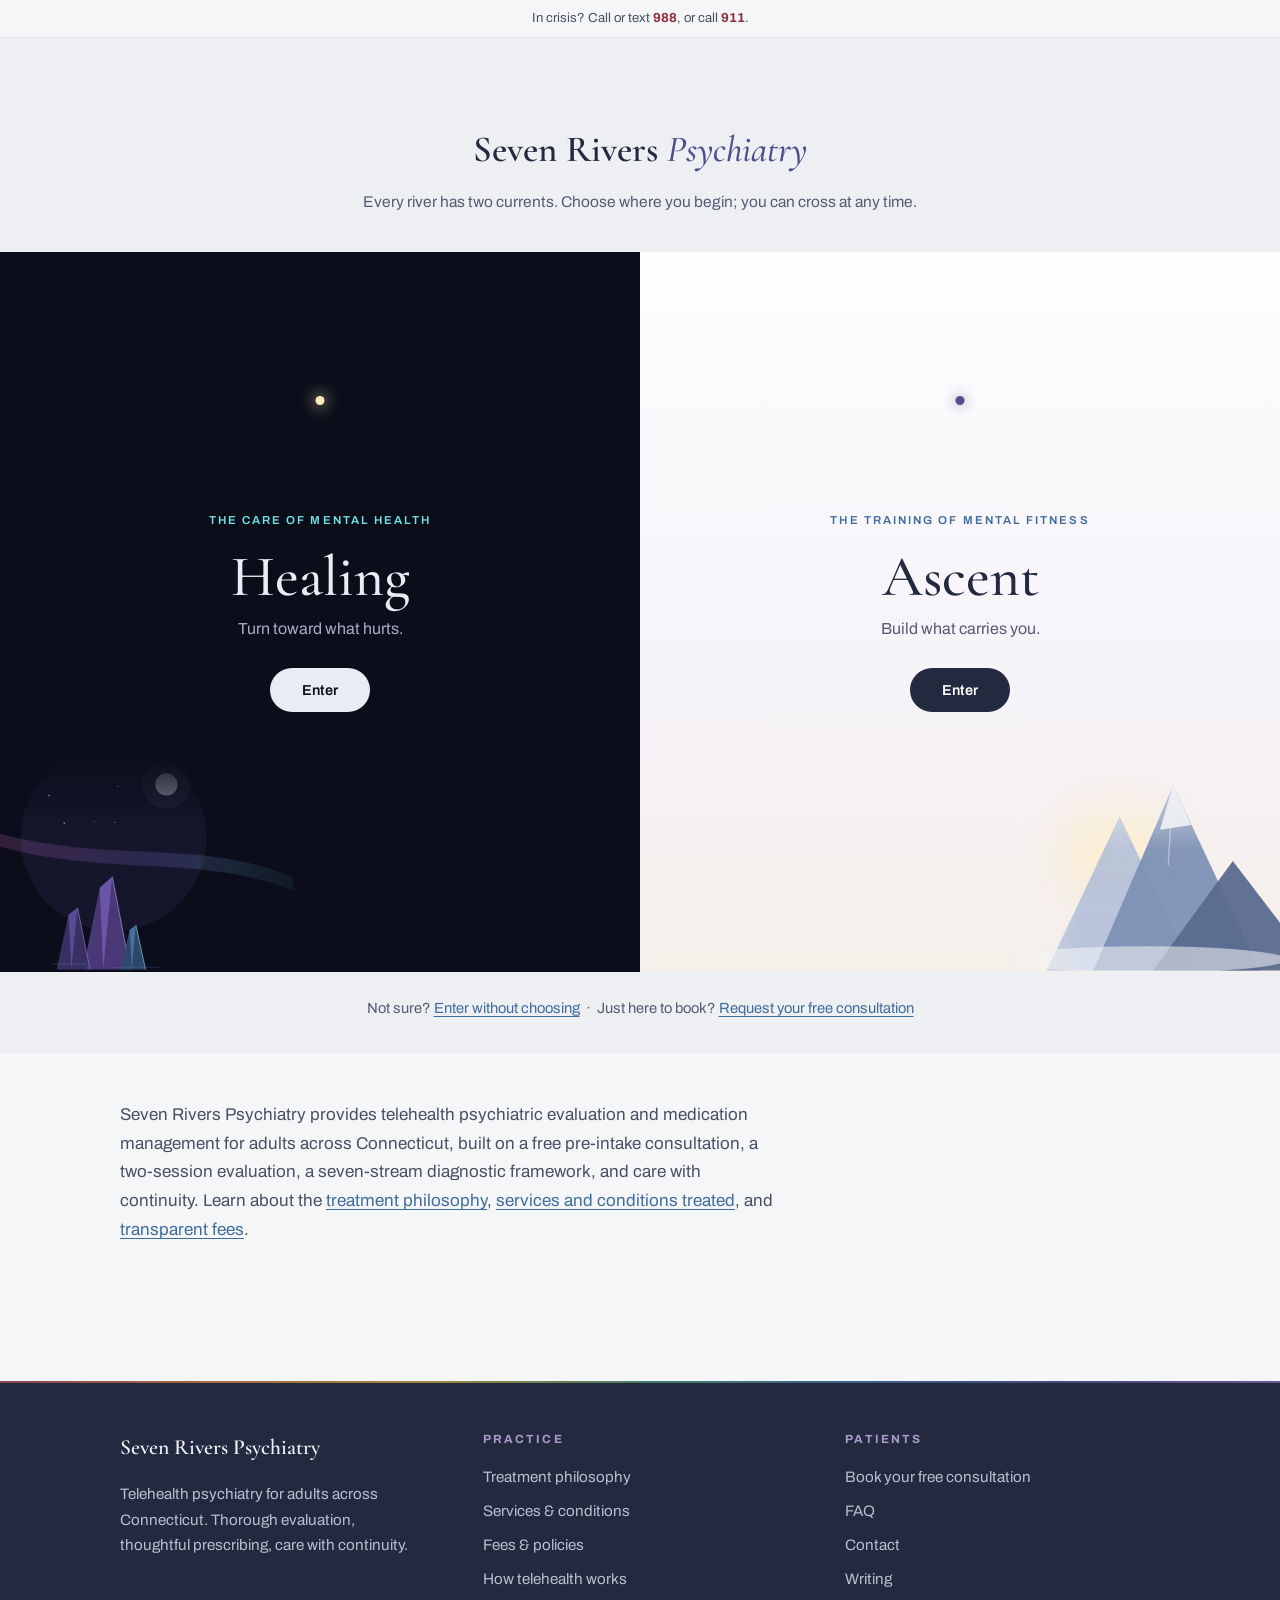
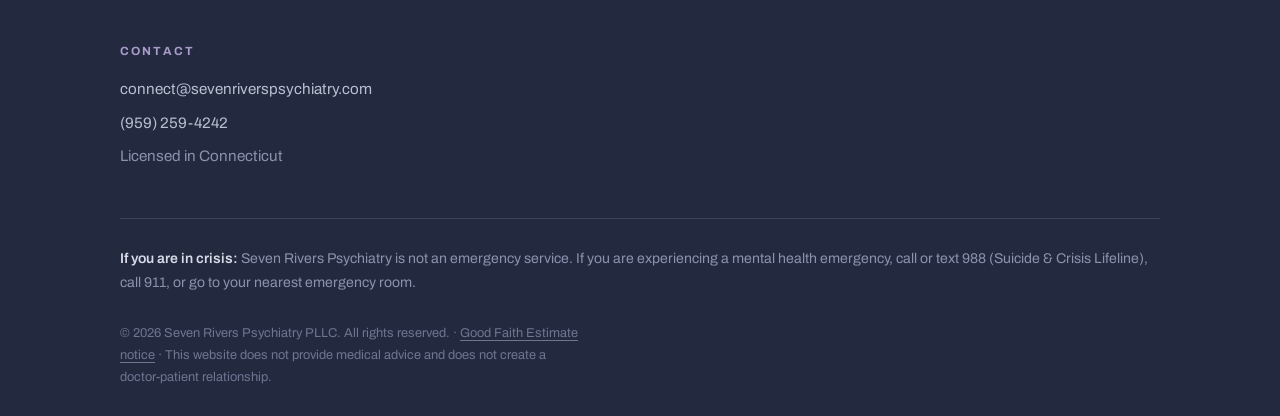
==== index.html @ 9e3f63d0 "Import live site (Netlify deploy 6a48bf5e)" ====
<!DOCTYPE html>
<html lang="en">
<head>
  <meta charset="UTF-8">
  <meta name="viewport" content="width=device-width, initial-scale=1.0">
  <title>Seven Rivers Psychiatry | Healing and Ascent | Connecticut Telehealth Psychiatry</title>
  <meta name="description" content="Seven Rivers Psychiatry offers telehealth psychiatric care for adults in Connecticut in two currents: Healing, for resolving fear, grief, and shame, and Ascent, for building capability, drive, and purpose.">
  <link rel="preconnect" href="https://fonts.googleapis.com">
  <link rel="preconnect" href="https://fonts.gstatic.com" crossorigin>
  <link href="https://fonts.googleapis.com/css2?family=Cormorant+Garamond:ital,wght@0,500;0,600;1,500;1,600&family=Archivo:wght@400;500;600&display=swap" rel="stylesheet">
  <meta name="theme-color" content="#0B0E1A">
  <link rel="stylesheet" href="css/styles.css">
  <script>
    (function () {
      var q = new URLSearchParams(location.search).get("path");
      if (q === "healing" || q === "ascent") { try { localStorage.setItem("srp-path", q); } catch (e) {} }
      var p;
      try { p = localStorage.getItem("srp-path"); } catch (e) {}
      document.documentElement.dataset.path = (p === "healing" || p === "ascent") ? p : "ascent";
    })();
  </script>
  <!-- Analytics (audit step 9): create a free Plausible account, then uncomment:
  <script defer data-domain="sevenriverspsychiatry.com" src="https://plausible.io/js/script.js"></script> -->
</head>
<body>
  <div class="crisis-strip" role="note">In crisis? Call or text <a href="tel:988">988</a>, or call <a href="tel:911">911</a>.</div>


  <main>

    <section class="gate">
      <div class="gate-band">
        <p class="gate-word">Seven Rivers <em>Psychiatry</em></p>
        <p class="gate-line">Every river has two currents. Choose where you begin; you can cross at any time.</p>
      </div>
      <div class="gate-split">
        <a class="gate-half gate-healing" href="home.html?path=healing">
          <span class="seed seed-dawn" aria-hidden="true"></span>
          <span class="gate-tag">The care of mental health</span>
          <span class="gate-name">Healing</span>
          <span class="gate-desc">Turn toward what hurts.</span>
          <span class="gate-enter">Enter</span>
        </a>
        <a class="gate-half gate-ascent" href="home.html?path=ascent">
          <span class="seed seed-night" aria-hidden="true"></span>
          <span class="gate-tag">The training of mental fitness</span>
          <span class="gate-name">Ascent</span>
          <span class="gate-desc">Build what carries you.</span>
          <span class="gate-enter">Enter</span>
        </a>
      </div>
      <p class="gate-foot">Not sure? <a href="home.html">Enter without choosing</a> &nbsp;&middot;&nbsp; Just here to book? <a href="/contact.html#book">Request your free consultation</a></p>
    </section>

    <section class="section-tight">
      <div class="wrap prose">
        <p>Seven Rivers Psychiatry provides telehealth psychiatric evaluation and medication management for adults across Connecticut, built on a free pre-intake consultation, a two-session evaluation, a seven-stream diagnostic framework, and care with continuity. Learn about the <a href="philosophy.html">treatment philosophy</a>, <a href="services.html">services and conditions treated</a>, and <a href="fees.html">transparent fees</a>.</p>
      </div>
    </section>

  </main>

  <footer class="site-footer">
    <div class="wrap">
      <div class="footer-grid">
        <div>
          <p class="footer-wordmark">Seven Rivers Psychiatry</p>
          <p style="font-size:0.95rem; max-width:32ch;">Telehealth psychiatry for adults across Connecticut. Thorough evaluation, thoughtful prescribing, care with continuity.</p>
        </div>
        <div>
          <h4>Practice</h4>
          <ul>
            <li><a href="philosophy.html">Treatment philosophy</a></li>
            <li><a href="services.html">Services &amp; conditions</a></li>
            <li><a href="fees.html">Fees &amp; policies</a></li>
            <li><a href="telehealth.html">How telehealth works</a></li>
          </ul>
        </div>
        <div>
          <h4>Patients</h4>
          <ul>
            <li><a href="/contact.html#book">Book your free consultation</a></li>
            <li><a href="faq.html">FAQ</a></li>
            <li><a href="contact.html">Contact</a></li>
            <li><a href="blog/index.html">Writing</a></li>
          </ul>
        </div>
        <div>
          <h4>Contact</h4>
          <ul>
            <li><a href="mailto:connect@sevenriverspsychiatry.com">connect@sevenriverspsychiatry.com</a></li>
            <li><a href="tel:+19592594242">(959) 259-4242</a></li>
            <li>Licensed in Connecticut</li>
          </ul>
        </div>
      </div>
      <p class="footer-crisis"><strong>If you are in crisis:</strong> Seven Rivers Psychiatry is not an emergency service. If you are experiencing a mental health emergency, call or text 988 (Suicide &amp; Crisis Lifeline), call 911, or go to your nearest emergency room.</p>
      <p class="footer-legal">&copy; 2026 Seven Rivers Psychiatry PLLC. All rights reserved. &middot; <a href="fees.html#gfe">Good Faith Estimate notice</a> &middot; This website does not provide medical advice and does not create a doctor-patient relationship.</p>
    </div>
  </footer>
  <script src="js/main.js"></script>
</body>
</html>
---- css/styles.css ----
/* ==========================================================
   Seven Rivers Psychiatry — Two Currents, One River
   Ascent (dawn): silver-mist canvas, indigo-slate ink,
   mineral chakra gems. Default current.
   Healing (night): deep space-navy canvas, moonlit silver,
   luminous chakra gems. Applied via html[data-path="healing"].
   Display: Cormorant Garamond. Body: Archivo.
   ========================================================== */

:root {
  /* ----- Ascent (default) ----- */
  --canvas: #F5F6F8;
  --raised: #FBFBFD;
  --panel: #FFFFFF;
  --hairline: #E1E4EC;
  --t-strong: #232A40;
  --t-body: #495064;
  --t-faint: #6B7288;
  --accent: #3E6C9E;
  --accent-hover: #4C4F8B;
  --accent-2: #7A5FA6;
  --em: #4C4F8B;

  --gem1: #A34457;
  --gem2: #BF7440;
  --gem3: #B3953A;
  --gem4: #4E8C6E;
  --gem5: #3E6C9E;
  --gem6: #4C4F8B;
  --gem7: #7A5FA6;
  --spectrum: linear-gradient(90deg, #A34457, #BF7440, #B3953A, #4E8C6E, #3E6C9E, #4C4F8B, #7A5FA6);

  --s-crown: rgba(122, 95, 166, 0.65);
  --s-thirdeye: rgba(76, 79, 139, 0.6);
  --s-throat: rgba(62, 108, 158, 0.6);
  --s-solar: rgba(179, 149, 58, 0.6);
  --s-sacral: rgba(191, 116, 64, 0.6);
  --s-root: rgba(163, 68, 87, 0.6);
  --main-glow: none;

  --btn-bg: #232A40;
  --btn-fg: #FFFFFF;
  --btn-hover-bg: #4C4F8B;
  --btn-hover-shadow: 0 6px 22px rgba(76, 79, 139, 0.28);
  --ghost-border: #CCD1DD;
  --ghost-border-hover: #545C74;
  --ghost-hover-bg: #FFFFFF;

  --alt-bg: #232A40;
  --alt-h: #F2F3F8;
  --alt-p: #B9BFD2;
  --alt-eyebrow: #A99BC9;
  --alt-link: #A9C4E2;
  --alt-card-bg: #2B3350;
  --alt-card-border: #3B4362;

  --card-hover-border: #C6CBDA;
  --card-hover-shadow: 0 8px 26px rgba(35, 42, 64, 0.06);
  --fee: #4C4F8B;
  --bq-grad: linear-gradient(180deg, #3E6C9E, #7A5FA6);
  --step-grad: linear-gradient(90deg, rgba(62, 108, 158, 0.75), rgba(122, 95, 166, 0.2));
  --notice-accent: #3E6C9E;
  --crisis-accent: #8F2F3B;
  --th-bg: #FAFAFC;
  --selection: rgba(122, 95, 166, 0.22);
  --hero-glow: none;

  --footer-bg: #232A40;
  --footer-line: linear-gradient(90deg, #A34457, #BF7440, #B3953A, #4E8C6E, #3E6C9E, #4C4F8B, #7A5FA6);
  --footer-line-opacity: 0.85;
  --footer-h4: #A99BC9;
  --footer-fg: #B9BFD2;
  --footer-li: #8B92AC;
  --footer-strong: #D7DBE8;
  --footer-legal: #6E7590;
  --footer-hairline: #3B4362;
  --footer-wordmark: #F2F3F8;

  --font-display: "Cormorant Garamond", Georgia, serif;
  --font-body: "Archivo", "Helvetica Neue", Arial, sans-serif;
  --measure: 66ch;
  --radius: 12px;
  --space-1: 0.5rem;
  --space-2: 1rem;
  --space-3: 1.75rem;
  --space-4: 3rem;
  --space-5: 5.5rem;
  --maxw: 1120px;

  /* Still Water motion tokens */
  --ease-current: cubic-bezier(0.33, 0.8, 0.35, 1);
  --t-quick: 100ms;
  --t-flow: 250ms;
  --t-arrive: 600ms;
}

/* ----- Healing (night) overrides ----- */
html[data-path="healing"] {
  --canvas: #0B0E1A;
  --raised: rgba(255, 255, 255, 0.028);
  --panel: rgba(255, 255, 255, 0.035);
  --hairline: rgba(233, 236, 245, 0.10);
  --t-strong: #E9ECF5;
  --t-body: #A6AEC4;
  --t-faint: #8A90A8;
  --accent: #6FE3E4;
  --accent-hover: #A7F0F1;
  --accent-2: #EE6FCB;
  --em: #8E7CF5;

  --gem1: #C9596C;
  --gem2: #D28A52;
  --gem3: #CBB04B;
  --gem4: #63A886;
  --gem5: #5D8FC4;
  --gem6: #7C7FC0;
  --gem7: #9B7FC9;
  --spectrum: linear-gradient(90deg, #C9596C, #D28A52, #CBB04B, #63A886, #5D8FC4, #7C7FC0, #9B7FC9);

  --s-crown: rgba(155, 127, 201, 0.55);
  --s-thirdeye: rgba(124, 127, 192, 0.5);
  --s-throat: rgba(93, 143, 196, 0.5);
  --s-solar: rgba(203, 176, 75, 0.45);
  --s-sacral: rgba(210, 138, 82, 0.45);
  --s-root: rgba(201, 89, 108, 0.5);
  --main-glow: drop-shadow(0 0 7px rgba(142, 124, 245, 0.6)) drop-shadow(0 0 16px rgba(111, 227, 228, 0.3));

  --btn-bg: #E9ECF5;
  --btn-fg: #0B0E1A;
  --btn-hover-bg: #FFFFFF;
  --btn-hover-shadow: 0 0 28px rgba(111, 227, 228, 0.28), 0 0 10px rgba(238, 111, 203, 0.15);
  --ghost-border: rgba(233, 236, 245, 0.2);
  --ghost-border-hover: rgba(233, 236, 245, 0.4);
  --ghost-hover-bg: rgba(255, 255, 255, 0.04);

  --alt-bg: #10152A;
  --alt-h: #E9ECF5;
  --alt-p: #A6AEC4;
  --alt-eyebrow: #EE6FCB;
  --alt-link: #6FE3E4;
  --alt-card-bg: rgba(255, 255, 255, 0.035);
  --alt-card-border: rgba(233, 236, 245, 0.10);

  --card-hover-border: rgba(142, 124, 245, 0.35);
  --card-hover-shadow: none;
  --fee: #6FE3E4;
  --bq-grad: linear-gradient(180deg, #6FE3E4, #EE6FCB);
  --step-grad: linear-gradient(90deg, rgba(111, 227, 228, 0.7), rgba(238, 111, 203, 0.15));
  --notice-accent: #8E7CF5;
  --crisis-accent: #F2AEB8;
  --th-bg: rgba(255, 255, 255, 0.03);
  --selection: rgba(142, 124, 245, 0.4);
  --hero-glow: none;

  --footer-bg: #080B15;
  --footer-line: linear-gradient(90deg, #C9596C, #D28A52, #CBB04B, #63A886, #5D8FC4, #7C7FC0, #9B7FC9);
  --footer-line-opacity: 0.7;
  --footer-h4: #6FE3E4;
  --footer-fg: #A6AEC4;
  --footer-li: #7C8299;
  --footer-strong: #C6CCDD;
  --footer-legal: #5A6076;
  --footer-hairline: rgba(233, 236, 245, 0.10);
  --footer-wordmark: #E9ECF5;
}

* { margin: 0; padding: 0; box-sizing: border-box; }

html { scroll-behavior: smooth; }

body {
  font-family: var(--font-body);
  font-size: 1.0625rem;
  line-height: 1.7;
  color: var(--t-body);
  background: var(--canvas);
  -webkit-font-smoothing: antialiased;
  transition: background 0.35s ease, color 0.35s ease;
}

/* Body-wide starfield removed: atmosphere lives only in the hero vista band. */

main, .site-header, .site-footer { position: relative; z-index: 1; }

img { max-width: 100%; display: block; }

a { color: var(--accent); text-decoration-thickness: 1px; text-underline-offset: 3px; }
a:hover { color: var(--accent-hover); }

:focus-visible {
  outline: 2px solid var(--accent);
  outline-offset: 3px;
  border-radius: 2px;
}

::selection { background: var(--selection); color: var(--t-strong); }

.wrap { max-width: var(--maxw); margin: 0 auto; padding: 0 clamp(1.25rem, 4vw, 2.5rem); }

/* ---------- Typography ---------- */

h1, h2, h3 {
  font-family: var(--font-display);
  font-weight: 500;
  line-height: 1.12;
  letter-spacing: 0.005em;
  color: var(--t-strong);
}

h1 { font-size: clamp(2.6rem, 6vw, 4.4rem); }
h2 { font-size: clamp(1.9rem, 3.6vw, 2.7rem); }
h3 { font-size: 1.45rem; line-height: 1.3; }

.display-em { font-style: italic; color: var(--em); }
html[data-path="healing"] .display-em {
  background: linear-gradient(90deg, #6FE3E4, #8E7CF5, #EE6FCB);
  -webkit-background-clip: text;
  background-clip: text;
  color: transparent;
  padding-right: 0.06em;
}

.eyebrow {
  font-family: var(--font-body);
  font-size: 0.76rem;
  font-weight: 600;
  letter-spacing: 0.18em;
  text-transform: uppercase;
  color: var(--accent);
  margin-bottom: var(--space-2);
}

.lede { font-size: clamp(1.15rem, 2vw, 1.32rem); color: var(--t-body); max-width: var(--measure); }

p, ul, ol { max-width: var(--measure); }
strong { color: var(--t-strong); font-weight: 600; }

.prose > * + * { margin-top: 1.15em; }
.prose h2 { margin-top: 2.3em; }
.prose h3 { margin-top: 1.9em; }
.prose ul, .prose ol { padding-left: 1.4rem; }
.prose li + li { margin-top: 0.55em; }
.prose blockquote {
  border-left: 2px solid transparent;
  border-image: var(--bq-grad) 1;
  padding-left: 1.35rem;
  font-family: var(--font-display);
  font-style: italic;
  font-size: 1.35rem;
  color: var(--t-strong);
}

/* ---------- Header ---------- */

.site-header {
  position: sticky;
  top: 0;
  z-index: 50;
  background: color-mix(in srgb, var(--canvas) 86%, transparent);
  backdrop-filter: blur(12px);
  border-bottom: 1px solid var(--hairline);
}

.header-inner {
  display: flex;
  align-items: center;
  justify-content: space-between;
  gap: var(--space-2);
  padding-top: 0.95rem;
  padding-bottom: 0.95rem;
}

.wordmark {
  font-family: var(--font-display);
  font-size: 1.42rem;
  font-weight: 600;
  color: var(--t-strong);
  text-decoration: none;
  white-space: nowrap;
  letter-spacing: 0.01em;
}
.wordmark .wm-rule { font-style: italic; font-weight: 500; color: var(--em); }
html[data-path="healing"] .wordmark .wm-rule {
  background: linear-gradient(90deg, #6FE3E4, #8E7CF5, #EE6FCB);
  -webkit-background-clip: text;
  background-clip: text;
  color: transparent;
}

.nav { display: flex; align-items: center; gap: clamp(0.8rem, 1.6vw, 1.4rem); }

.nav a {
  font-size: 0.9rem;
  font-weight: 500;
  color: var(--t-body);
  text-decoration: none;
}
.nav a:hover, .nav a[aria-current="page"] { color: var(--t-strong); }
.nav a[aria-current="page"] { text-decoration: underline; text-underline-offset: 7px; text-decoration-color: var(--accent-2); }

/* ---------- Current switch ---------- */

.path-switch {
  display: inline-flex;
  border: 1px solid var(--hairline);
  border-radius: 999px;
  padding: 3px;
  gap: 2px;
}
.path-switch button {
  font-family: var(--font-body);
  font-size: 0.76rem;
  font-weight: 600;
  letter-spacing: 0.04em;
  color: var(--t-body);
  background: transparent;
  border: none;
  border-radius: 999px;
  padding: 0.28rem 0.75rem;
  cursor: pointer;
  transition: background 0.2s ease, color 0.2s ease;
}
.path-switch button:hover { color: var(--t-strong); }
html[data-path="healing"] .path-switch button[data-set="healing"],
html[data-path="ascent"] .path-switch button[data-set="ascent"] {
  background: var(--t-strong);
  color: var(--canvas);
}

.btn {
  display: inline-block;
  font-family: var(--font-body);
  font-size: 0.92rem;
  font-weight: 600;
  padding: 0.62rem 1.35rem;
  border-radius: 999px;
  text-decoration: none;
  border: 1px solid transparent;
  transition: background 0.18s ease, color 0.18s ease, border-color 0.18s ease, box-shadow 0.25s ease;
}
.btn-primary { background: var(--btn-bg); color: var(--btn-fg); }
.btn-primary:hover { background: var(--btn-hover-bg); color: var(--btn-fg); box-shadow: var(--btn-hover-shadow); }
.btn-ghost { border-color: var(--ghost-border); color: var(--t-strong); background: transparent; }
.btn-ghost:hover { border-color: var(--ghost-border-hover); background: var(--ghost-hover-bg); }
.btn-lg { padding: 0.9rem 1.8rem; font-size: 1rem; }

.nav-toggle {
  display: none;
  background: none;
  border: 1px solid var(--hairline);
  border-radius: 8px;
  padding: 0.45rem 0.75rem;
  font: inherit;
  font-size: 0.85rem;
  font-weight: 600;
  color: var(--t-strong);
  cursor: pointer;
}

@media (max-width: 900px) {
  .nav-toggle { display: inline-block; }
  .nav {
    display: none;
    position: absolute;
    top: 100%;
    left: 0;
    right: 0;
    flex-direction: column;
    align-items: stretch;
    background: var(--canvas);
    border-bottom: 1px solid var(--hairline);
    padding: 1rem clamp(1.25rem, 4vw, 2.5rem) 1.5rem;
    gap: 1rem;
  }
  .nav.open { display: flex; }
  .nav a { font-size: 1rem; }
  .path-switch { align-self: flex-start; }
}

/* ---------- Hero ---------- */

.hero { padding: var(--space-5) 0 var(--space-4); position: relative; overflow: hidden; }
.hero::before {
  content: "";
  position: absolute;
  inset: -20% -10% auto -10%;
  height: 135%;
  pointer-events: none;
  background: var(--hero-glow);
}
.hero > .wrap { position: relative; }
.hero .lede { margin-top: var(--space-3); }
.hero-cta { margin-top: var(--space-3); display: flex; gap: var(--space-2); flex-wrap: wrap; align-items: center; }
.hero-note { font-size: 0.88rem; color: var(--t-faint); margin-top: var(--space-2); }

.threshold-hero { padding-bottom: var(--space-2); }

/* ---------- Confluence motif: seven chakra streams ---------- */

.confluence { display: block; width: 100%; height: auto; margin-top: var(--space-4); }
.confluence path { fill: none; stroke-width: 1.5; }
.confluence path:nth-of-type(1) { stroke: var(--s-crown); }
.confluence path:nth-of-type(2) { stroke: var(--s-thirdeye); }
.confluence path:nth-of-type(3) { stroke: var(--s-throat); }
.confluence path.main { stroke: url(#spectrum-day); stroke-width: 2.6; }
html[data-path="healing"] .confluence path.main { stroke: url(#spectrum-night); filter: var(--main-glow); }
.confluence path:nth-of-type(5) { stroke: var(--s-solar); }
.confluence path:nth-of-type(6) { stroke: var(--s-sacral); }
.confluence path:nth-of-type(7) { stroke: var(--s-root); }

@media (prefers-reduced-motion: no-preference) {
  .confluence.animate path {
    stroke-dasharray: 1400;
    stroke-dashoffset: 1400;
    animation: flow 2.6s ease-out forwards;
  }
  .confluence.animate path:nth-of-type(2) { animation-delay: 0.12s; }
  .confluence.animate path:nth-of-type(3) { animation-delay: 0.24s; }
  .confluence.animate path:nth-of-type(4) { animation-delay: 0.36s; }
  .confluence.animate path:nth-of-type(5) { animation-delay: 0.48s; }
  .confluence.animate path:nth-of-type(6) { animation-delay: 0.6s; }
  .confluence.animate path:nth-of-type(7) { animation-delay: 0.72s; }
}
@keyframes flow { to { stroke-dashoffset: 0; } }

.divider { padding: var(--space-3) 0 0; }
.divider svg { display: block; width: min(280px, 50%); height: auto; margin: 0 auto; opacity: 0.8; }
.divider svg path { fill: none; stroke-width: 1.3; }
.divider svg path:nth-of-type(1) { stroke: var(--s-root); }
.divider svg path:nth-of-type(2) { stroke: var(--gem4); }
.divider svg path:nth-of-type(3) { stroke: var(--s-crown); }

/* ---------- Threshold ---------- */

.threshold { display: grid; gap: var(--space-3); grid-template-columns: repeat(auto-fit, minmax(min(340px, 100%), 1fr)); }

.threshold-panel {
  display: block;
  border-radius: 16px;
  padding: clamp(1.75rem, 3.5vw, 2.75rem);
  text-decoration: none;
  position: relative;
  overflow: hidden;
  transition: transform 0.25s ease, box-shadow 0.25s ease;
}
.threshold-panel:active { transform: scale(0.985); }

.threshold-healing {
  background: #0B0E1A;
  border: 1px solid rgba(233, 236, 245, 0.12);
}
.threshold-healing:hover { box-shadow: 0 14px 44px rgba(11, 14, 26, 0.5), 0 0 30px rgba(111, 227, 228, 0.12); }
.threshold-healing .th-eyebrow { color: #6FE3E4; }
.threshold-healing .th-title { color: #E9ECF5; }
.threshold-healing .th-body { color: #A6AEC4; }
.threshold-healing .th-cta { background: #E9ECF5; color: #0B0E1A; }

.threshold-ascent {
  background: linear-gradient(180deg, #FFFFFF 0%, #F8F6FB 62%, #F7F1EC 100%);
  border: 1px solid #C9CFDE;
  box-shadow: 0 10px 32px rgba(35, 42, 64, 0.12);
}
.threshold-ascent::before {
  content: "";
  position: absolute;
  top: 0; left: 0; right: 0;
  height: 3px;
  background: linear-gradient(90deg, #A34457, #BF7440, #B3953A, #4E8C6E, #3E6C9E, #4C4F8B, #7A5FA6);
}
.threshold-ascent:hover { box-shadow: 0 18px 48px rgba(35, 42, 64, 0.18); }
.threshold-ascent .th-eyebrow { color: #3E6C9E; }
.threshold-ascent .th-title { color: #232A40; }
.threshold-ascent .th-body { color: #545C74; }
.threshold-ascent .th-cta { background: #232A40; color: #FFFFFF; }

.th-eyebrow {
  font-family: var(--font-body);
  font-size: 0.74rem;
  font-weight: 600;
  letter-spacing: 0.18em;
  text-transform: uppercase;
  margin-bottom: 0.9rem;
}
.th-title { font-family: var(--font-display); font-size: clamp(2rem, 4vw, 2.8rem); font-weight: 500; line-height: 1.05; }
.th-body { font-size: 1rem; line-height: 1.65; margin-top: 0.9rem; max-width: 44ch; }
.th-cta {
  display: inline-block;
  font-family: var(--font-body);
  font-size: 0.9rem;
  font-weight: 600;
  padding: 0.7rem 1.5rem;
  border-radius: 999px;
  margin-top: 1.4rem;
}
.th-river { display: block; width: 100%; margin-top: 1.5rem; }

.threshold-note { margin-top: var(--space-3); font-size: 0.97rem; color: var(--t-body); max-width: 60ch; }

/* ---------- Sections ---------- */

.section { padding: var(--space-5) 0; }
.section-tight { padding: var(--space-4) 0; }

.section-deep {
  background: var(--raised);
  border-top: 1px solid var(--hairline);
  border-bottom: 1px solid var(--hairline);
}

.section-ink {
  background: var(--alt-bg);
  border-top: 1px solid var(--hairline);
  border-bottom: 1px solid var(--hairline);
}
.section-ink h2, .section-ink h3 { color: var(--alt-h); }
.section-ink p { color: var(--alt-p); }
.section-ink .eyebrow { color: var(--alt-eyebrow); }
.section-ink a { color: var(--alt-link); }
.section-ink .card { background: var(--alt-card-bg); border-color: var(--alt-card-border); }
.section-ink .card h3 { color: var(--alt-h); }
.section-ink .card p { color: var(--alt-p); }

.section-head { margin-bottom: var(--space-4); max-width: 46rem; }
.section-head p { margin-top: var(--space-2); color: var(--t-body); }

/* ---------- Cards & grids ---------- */

.grid { display: grid; gap: var(--space-3); }
.grid-2 { grid-template-columns: repeat(auto-fit, minmax(min(320px, 100%), 1fr)); }
.grid-3 { grid-template-columns: repeat(auto-fit, minmax(min(280px, 100%), 1fr)); }

.card {
  background: var(--panel);
  border: 1px solid var(--hairline);
  border-radius: var(--radius);
  padding: var(--space-3);
  transition: border-color 0.25s ease, box-shadow 0.25s ease;
}
.card:hover { border-color: var(--card-hover-border); box-shadow: var(--card-hover-shadow); }
.card h3 { margin-bottom: var(--space-1); }
.card p { color: var(--t-body); font-size: 0.98rem; }
.card .eyebrow { margin-bottom: var(--space-1); }

.card-quiet { background: transparent; box-shadow: none; }

a.current-card { text-decoration: none; }
.current-card-healing .eyebrow { color: var(--gem1); }
.current-card-ascent .eyebrow { color: var(--gem5); }

/* ---------- Seven streams: chakra gem rules, root to crown ---------- */

.stream-1 { --gem: var(--gem1); }
.stream-2 { --gem: var(--gem2); }
.stream-3 { --gem: var(--gem3); }
.stream-4 { --gem: var(--gem4); }
.stream-5 { --gem: var(--gem5); }
.stream-6 { --gem: var(--gem6); }
.stream-7 { --gem: var(--gem7); }
.card[class*="stream-"]::before {
  content: "";
  display: block;
  width: 34px;
  height: 3px;
  border-radius: 2px;
  background: var(--gem);
  margin-bottom: 0.9rem;
}

/* ---------- Two currents table ---------- */

.currents { border-top: 1px solid var(--hairline); }
.current-row {
  display: grid;
  grid-template-columns: 1.1fr 1fr 1fr;
  gap: var(--space-3);
  padding: 1.15rem 0;
  border-bottom: 1px solid var(--hairline);
  font-size: 0.96rem;
  color: var(--t-body);
}
.current-row span { max-width: none; }
.cr-head { padding: 0.7rem 0; border-bottom: 1px solid var(--hairline); }
.cr-label {
  font-family: var(--font-body);
  font-size: 0.74rem;
  font-weight: 600;
  letter-spacing: 0.18em;
  text-transform: uppercase;
  color: var(--t-faint);
}
.cr-domain {
  font-family: var(--font-display);
  font-size: 1.18rem;
  font-weight: 500;
  color: var(--t-strong);
  display: flex;
  align-items: baseline;
  gap: 0.6rem;
}
.cr-gem {
  width: 10px;
  height: 10px;
  border-radius: 50%;
  background: var(--gem);
  flex: none;
  transform: translateY(-1px);
}

@media (max-width: 760px) {
  .cr-head { display: none; }
  .current-row { grid-template-columns: 1fr; gap: 0.5rem; }
  .current-row span:nth-of-type(2)::before { content: "Healing · "; font-weight: 600; color: var(--t-faint); font-size: 0.8rem; letter-spacing: 0.08em; text-transform: uppercase; }
  .current-row span:nth-of-type(3)::before { content: "Ascent · "; font-weight: 600; color: var(--t-faint); font-size: 0.8rem; letter-spacing: 0.08em; text-transform: uppercase; }
}

/* ---------- Steps ---------- */

.steps { counter-reset: step; display: grid; gap: var(--space-3); grid-template-columns: repeat(auto-fit, minmax(min(240px, 100%), 1fr)); }
.step {
  border-top: 1px solid transparent;
  border-image: var(--step-grad) 1;
  padding-top: var(--space-2);
}
.step::before {
  content: "Step " counter(step);
  counter-increment: step;
  font-size: 0.72rem;
  font-weight: 600;
  letter-spacing: 0.16em;
  text-transform: uppercase;
  color: var(--accent);
  display: block;
  margin-bottom: 0.4rem;
}
.step h3 { font-size: 1.3rem; margin-bottom: 0.35rem; }
.step p { font-size: 0.95rem; color: var(--t-body); }

/* ---------- Fee table ---------- */

.fee-table {
  width: 100%;
  border-collapse: collapse;
  background: var(--panel);
  border: 1px solid var(--hairline);
  border-radius: var(--radius);
  overflow: hidden;
}
.fee-table th, .fee-table td { text-align: left; padding: 1.05rem 1.25rem; border-bottom: 1px solid var(--hairline); color: var(--t-body); }
.fee-table th { font-size: 0.76rem; letter-spacing: 0.14em; text-transform: uppercase; color: var(--t-faint); background: var(--th-bg); }
.fee-table td:first-child { color: var(--t-strong); }
.fee-table tr:last-child td { border-bottom: none; }
.fee-table .fee { font-family: var(--font-display); font-size: 1.5rem; font-weight: 600; color: var(--fee); white-space: nowrap; }
.fee-table .dur { color: var(--t-faint); font-size: 0.9rem; }

/* ---------- FAQ ---------- */

details.faq {
  border-bottom: 1px solid var(--hairline);
  padding: 1.15rem 0;
  max-width: 52rem;
}
details.faq summary {
  cursor: pointer;
  font-family: var(--font-display);
  font-size: 1.4rem;
  font-weight: 500;
  color: var(--t-strong);
  list-style: none;
  display: flex;
  justify-content: space-between;
  gap: 1rem;
  align-items: baseline;
}
details.faq summary::-webkit-details-marker { display: none; }
details.faq summary::after { content: "+"; color: var(--accent-2); font-family: var(--font-body); font-size: 1.2rem; }
details.faq[open] summary::after { content: "\2212"; }
details.faq .faq-body { margin-top: 0.8rem; color: var(--t-body); }
details.faq .faq-body > * + * { margin-top: 0.8em; }

/* ---------- Blog ---------- */

.post-list { display: grid; gap: var(--space-3); }
.post-card {
  border-top: 1px solid var(--hairline);
  padding-top: var(--space-3);
  display: grid;
  gap: 0.5rem;
}
.post-card .meta { font-size: 0.8rem; letter-spacing: 0.12em; text-transform: uppercase; color: var(--t-faint); }
.post-card h3 a { color: var(--t-strong); text-decoration: none; }
.post-card h3 a:hover { color: var(--accent); text-decoration: underline; }
.post-card p { color: var(--t-body); }

article.post { padding: var(--space-4) 0 var(--space-5); }
article.post .post-header { margin-bottom: var(--space-4); }
article.post .meta { font-size: 0.82rem; letter-spacing: 0.12em; text-transform: uppercase; color: var(--t-faint); margin-bottom: var(--space-2); }
article.post .prose { font-size: 1.08rem; }

/* ---------- Notices ---------- */

.notice {
  border: 1px solid var(--hairline);
  border-left: 3px solid var(--notice-accent);
  background: var(--panel);
  border-radius: var(--radius);
  padding: 1.25rem 1.5rem;
  max-width: 52rem;
  font-size: 0.97rem;
  color: var(--t-body);
}
.notice strong { color: var(--t-strong); }
.notice-crisis { border-left-color: var(--crisis-accent); }

/* ---------- CTA band ---------- */

.cta-band { text-align: left; }
.cta-band .btn { margin-top: var(--space-3); }

/* ---------- Footer ---------- */

.site-footer {
  background: var(--footer-bg);
  color: var(--footer-fg);
  padding: var(--space-4) 0 var(--space-3);
  margin-top: var(--space-5);
  position: relative;
}
/* The single spectrum hairline: reserved for the footer threshold */
.site-footer::before {
  content: "";
  position: absolute;
  top: 0; left: 0; right: 0;
  height: 2px;
  background: var(--footer-line);
  opacity: var(--footer-line-opacity);
}
.footer-grid { display: grid; gap: var(--space-4); grid-template-columns: repeat(auto-fit, minmax(min(240px, 100%), 1fr)); }
.site-footer h4 { font-family: var(--font-body); font-size: 0.74rem; letter-spacing: 0.18em; text-transform: uppercase; color: var(--footer-h4); margin-bottom: var(--space-2); }
.site-footer ul { list-style: none; }
.site-footer li { color: var(--footer-li); font-size: 0.95rem; }
.site-footer li + li { margin-top: 0.5rem; }
.site-footer a { color: var(--footer-fg); text-decoration: none; font-size: 0.95rem; }
.site-footer a:hover { color: #fff; text-decoration: underline; }
.footer-crisis { margin-top: var(--space-4); padding-top: var(--space-3); border-top: 1px solid var(--footer-hairline); font-size: 0.88rem; color: var(--footer-li); max-width: none; }
.footer-crisis strong { color: var(--footer-strong); }
.footer-legal { margin-top: var(--space-3); font-size: 0.8rem; color: var(--footer-legal); }
.footer-legal a { color: var(--footer-legal); font-size: 0.8rem; text-decoration: underline; }
.footer-wordmark { font-family: var(--font-display); font-size: 1.35rem; font-weight: 600; color: var(--footer-wordmark); margin-bottom: var(--space-2); }

@media (max-width: 640px) {
  .section { padding: var(--space-4) 0; }
  .hero { padding-top: var(--space-4); }
}

/* ==========================================================
   Audit implementation: crisis strip, booking form, warmth
   band, text links, Still Water motion doctrine.
   ========================================================== */

/* ---------- Crisis strip: static, sitewide, above the fold ---------- */

.crisis-strip {
  font-family: var(--font-body);
  font-size: 0.82rem;
  text-align: center;
  padding: 0.45rem clamp(1rem, 3vw, 2rem);
  color: var(--t-body);
  background: var(--canvas);
  border-bottom: 1px solid var(--hairline);
  position: relative;
  z-index: 60;
}
.crisis-strip a { color: var(--crisis-accent); font-weight: 700; text-decoration: none; }
.crisis-strip, .crisis-strip a, .notice-crisis, .footer-crisis { transition: none !important; animation: none !important; }

/* ---------- Text links (demoted secondary actions) ---------- */

.text-link {
  font-family: var(--font-body);
  font-size: 0.95rem;
  font-weight: 600;
  color: var(--accent);
  text-decoration: underline;
  text-underline-offset: 4px;
}
.text-link:hover { color: var(--accent-hover); }

/* ---------- Threshold skip link ---------- */

.threshold-skip { font-size: 0.95rem; color: var(--t-body); margin-bottom: var(--space-3); }

/* ---------- Philosophy plain-language bridge ---------- */

.lede-bridge { margin-top: var(--space-2); color: var(--t-body); max-width: var(--measure); font-size: 1.05rem; }

/* ---------- Home warmth band ---------- */

.welcome-band { display: flex; gap: var(--space-4); align-items: center; flex-wrap: wrap; }
.welcome-photo { width: 200px; height: 200px; object-fit: cover; border-radius: 16px; flex: none; }
.welcome-text {
  font-family: var(--font-display);
  font-style: italic;
  font-size: clamp(1.25rem, 2.4vw, 1.55rem);
  line-height: 1.45;
  color: var(--t-strong);
  max-width: 56ch;
}
.welcome-sign { margin-top: var(--space-2); font-size: 0.85rem; letter-spacing: 0.1em; text-transform: uppercase; color: var(--t-faint); }

/* ---------- Booking form ---------- */

.form-card {
  max-width: 40rem;
  background: var(--panel);
  border: 1px solid var(--hairline);
  border-radius: var(--radius);
  padding: clamp(1.5rem, 3.5vw, 2.5rem);
}
.cred-strip { font-size: 0.82rem; letter-spacing: 0.05em; color: var(--t-faint); margin-top: 0.4rem; }
.form-intro { margin-top: var(--space-2); color: var(--t-body); font-size: 0.97rem; }
.consult-form label { display: block; font-weight: 600; font-size: 0.92rem; color: var(--t-strong); margin-top: var(--space-3); }
.consult-form .field-opt { font-weight: 400; color: var(--t-faint); }
.consult-form .field-why { display: block; font-size: 0.82rem; color: var(--t-faint); margin: 0.15rem 0 0.4rem; }
.consult-form input {
  width: 100%;
  font: inherit;
  font-size: 1rem;
  color: var(--t-strong);
  background: var(--canvas);
  border: 1px solid var(--hairline);
  border-radius: 8px;
  padding: 0.75rem 0.9rem;
}
.consult-form input:focus-visible { outline: 2px solid var(--accent); outline-offset: 1px; border-color: transparent; }
.hidden-field { display: none; }
.form-sent h3 { color: var(--t-strong); }
.form-sent p { margin-top: var(--space-2); color: var(--t-body); }

/* ==========================================================
   Still Water motion doctrine
   Stillness is default. Five sanctioned motions only.
   ========================================================== */

/* FEEDBACK: press confirms within 100ms */
.btn { transition: transform var(--t-quick) var(--ease-current), background var(--t-flow) var(--ease-current), color var(--t-flow) var(--ease-current), box-shadow var(--t-flow) var(--ease-current), border-color var(--t-flow) var(--ease-current); }
.btn:active { transform: scale(0.98); }

@media (prefers-reduced-motion: no-preference) {
  /* ARRIVAL: primary heading settles once, page load only */
  @keyframes settle { from { opacity: 0; transform: translateY(8px); } to { opacity: 1; transform: none; } }
  .hero h1 { animation: settle 380ms var(--ease-current) both; }

  /* ORIENTATION: threshold doors part once per session (gated by JS) */
  html.js.orienting .threshold-panel { opacity: 0; }
  html.js.orienting .threshold-healing { transform: translateX(16px); }
  html.js.orienting .threshold-ascent { transform: translateX(-16px); }
  .threshold-panel { transition: opacity 700ms var(--ease-current), transform 700ms var(--ease-current), box-shadow var(--t-flow) var(--ease-current); }

  /* CONTINUITY: surfaces rise once on first view (classes applied by JS only) */
  .rise { opacity: 0; transform: translateY(12px); }
  .rise.risen { opacity: 1; transform: none; transition: opacity var(--t-arrive) var(--ease-current), transform var(--t-arrive) var(--ease-current); }
}

/* MANDATORY reduced-motion coverage */
@media (prefers-reduced-motion: reduce) {
  *, *::before, *::after {
    animation-duration: 0.01ms !important;
    animation-iteration-count: 1 !important;
    transition-duration: 0.01ms !important;
  }
  .confluence.animate path { stroke-dasharray: none !important; stroke-dashoffset: 0 !important; animation: none !important; }
  .rise, .threshold-panel { opacity: 1 !important; transform: none !important; }
}


/* ==========================================================
   Illustrated environments, v3: the side flank.
   Compact scene anchored bottom-right of each hero, fading
   toward center. Ghost line art behind the headline. Streams
   dissolve to mist before reaching the scene. No green, no
   scatter. Space carries the luxury. Static throughout.
   ========================================================== */

.hero { position: relative; }
.hero > .wrap { z-index: 2; }
.hero::before { z-index: 1; }
.hero::after {
  content: "";
  position: absolute;
  right: 0; bottom: 0;
  width: clamp(300px, 44vw, 660px);
  height: min(78%, 480px);
  z-index: 0;
  pointer-events: none;
  background-repeat: no-repeat;
  background-position: bottom right;
  background-size: contain;
  background-image: url("data:image/svg+xml,%3Csvg%20xmlns%3D%27http%3A%2F%2Fwww.w3.org%2F2000%2Fsvg%27%20viewBox%3D%270%200%20640%20440%27%3E%3Cdefs%3E%3CradialGradient%20id%3D%27sun%27%3E%3Cstop%20offset%3D%270%27%20stop-color%3D%27%23FFEFCB%27%20stop-opacity%3D%270.85%27%2F%3E%3Cstop%20offset%3D%271%27%20stop-color%3D%27%23FBE4B8%27%20stop-opacity%3D%270%27%2F%3E%3C%2FradialGradient%3E%3ClinearGradient%20id%3D%27fx%27%20x1%3D%270%27%20y1%3D%270%27%20x2%3D%271%27%20y2%3D%270%27%3E%3Cstop%20offset%3D%270%27%20stop-color%3D%27%23000%27%2F%3E%3Cstop%20offset%3D%270.4%27%20stop-color%3D%27%23fff%27%2F%3E%3C%2FlinearGradient%3E%3ClinearGradient%20id%3D%27fy%27%20x1%3D%270%27%20y1%3D%270%27%20x2%3D%270%27%20y2%3D%271%27%3E%3Cstop%20offset%3D%270%27%20stop-color%3D%27%23000%27%2F%3E%3Cstop%20offset%3D%270.45%27%20stop-color%3D%27%23fff%27%2F%3E%3C%2FlinearGradient%3E%3Cmask%20id%3D%27melt%27%3E%3Crect%20width%3D%27640%27%20height%3D%27440%27%20fill%3D%27url%28%23fx%29%27%2F%3E%3Crect%20width%3D%27640%27%20height%3D%27440%27%20fill%3D%27url%28%23fy%29%27%20style%3D%27mix-blend-mode%3Amultiply%27%2F%3E%3C%2Fmask%3E%3C%2Fdefs%3E%3Cg%20mask%3D%27url%28%23melt%29%27%3E%3Ccircle%20cx%3D%27332%27%20cy%3D%27193%27%20r%3D%27176%27%20fill%3D%27url%28%23sun%29%27%2F%3E%3Ccircle%20cx%3D%27332%27%20cy%3D%27193%27%20r%3D%2719%27%20fill%3D%27%23FFF4DE%27%20opacity%3D%270.9%27%2F%3E%3Cpolygon%20points%3D%27192%2C438%20332%2C132%20473%2C438%27%20fill%3D%27%23AEBDD8%27%20opacity%3D%270.85%27%2F%3E%3Cpolygon%20points%3D%27281%2C438%20435%2C70%20601%2C438%27%20fill%3D%27%237E92B6%27%20opacity%3D%270.95%27%2F%3E%3Cpolygon%20points%3D%27435%2C70%20470%2C149%20410%2C158%27%20fill%3D%27%23EDF3F8%27%20opacity%3D%270.9%27%2F%3E%3Cpolyline%20points%3D%27435%2C70%20426%2C228%27%20fill%3D%27none%27%20stroke%3D%27%23EDF3F8%27%20stroke-width%3D%272%27%20opacity%3D%270.45%27%2F%3E%3Cpolygon%20points%3D%27396%2C438%20550%2C220%20640%2C343%20640%2C438%27%20fill%3D%27%235A6B90%27%20opacity%3D%270.95%27%2F%3E%3Cellipse%20cx%3D%27384%27%20cy%3D%27416%27%20rx%3D%27268%27%20ry%3D%2726%27%20fill%3D%27%23F5F6F8%27%20opacity%3D%270.55%27%2F%3E%3C%2Fg%3E%3C%2Fsvg%3E");
}
html[data-path="healing"] .hero::after {
  background-image: url("data:image/svg+xml,%3Csvg%20xmlns%3D%27http%3A%2F%2Fwww.w3.org%2F2000%2Fsvg%27%20viewBox%3D%270%200%20640%20460%27%3E%3Cdefs%3E%3ClinearGradient%20id%3D%27aur%27%20x1%3D%270%27%20y1%3D%270%27%20x2%3D%271%27%20y2%3D%270%27%3E%3Cstop%20offset%3D%270%27%20stop-color%3D%27%236FE3E4%27%2F%3E%3Cstop%20offset%3D%270.5%27%20stop-color%3D%27%238E7CF5%27%2F%3E%3Cstop%20offset%3D%271%27%20stop-color%3D%27%23EE6FCB%27%2F%3E%3C%2FlinearGradient%3E%3ClinearGradient%20id%3D%27fx%27%20x1%3D%270%27%20y1%3D%270%27%20x2%3D%271%27%20y2%3D%270%27%3E%3Cstop%20offset%3D%270%27%20stop-color%3D%27%23000%27%2F%3E%3Cstop%20offset%3D%270.4%27%20stop-color%3D%27%23fff%27%2F%3E%3C%2FlinearGradient%3E%3ClinearGradient%20id%3D%27fy%27%20x1%3D%270%27%20y1%3D%270%27%20x2%3D%270%27%20y2%3D%271%27%3E%3Cstop%20offset%3D%270%27%20stop-color%3D%27%23000%27%2F%3E%3Cstop%20offset%3D%270.4%27%20stop-color%3D%27%23fff%27%2F%3E%3C%2FlinearGradient%3E%3Cmask%20id%3D%27melt%27%3E%3Crect%20width%3D%27640%27%20height%3D%27460%27%20fill%3D%27url%28%23fx%29%27%2F%3E%3Crect%20width%3D%27640%27%20height%3D%27460%27%20fill%3D%27url%28%23fy%29%27%20style%3D%27mix-blend-mode%3Amultiply%27%2F%3E%3C%2Fmask%3E%3C%2Fdefs%3E%3Cg%20mask%3D%27url%28%23melt%29%27%3E%3Ccircle%20cx%3D%27422%27%20cy%3D%27184%27%20r%3D%27193%27%20fill%3D%27%238E7CF5%27%20opacity%3D%270.08%27%2F%3E%3Ccircle%20cx%3D%27320%27%20cy%3D%2773%27%20r%3D%2723%27%20fill%3D%27%23E9ECF5%27%20opacity%3D%270.6%27%2F%3E%3Ccircle%20cx%3D%27320%27%20cy%3D%2773%27%20r%3D%2750%27%20fill%3D%27%23E9ECF5%27%20opacity%3D%270.06%27%2F%3E%3Ccircle%20cx%3D%27551%27%20cy%3D%2783%27%20r%3D%271.4%27%20fill%3D%27%23E9ECF5%27%20opacity%3D%270.41%27%2F%3E%3Ccircle%20cx%3D%27430%27%20cy%3D%27100%27%20r%3D%271.1%27%20fill%3D%27%23E9ECF5%27%20opacity%3D%270.46%27%2F%3E%3Ccircle%20cx%3D%27401%27%20cy%3D%2780%27%20r%3D%271.1%27%20fill%3D%27%23E9ECF5%27%20opacity%3D%270.68%27%2F%3E%3Ccircle%20cx%3D%27358%27%20cy%3D%2759%27%20r%3D%270.9%27%20fill%3D%27%236FE3E4%27%20opacity%3D%270.62%27%2F%3E%3Ccircle%20cx%3D%27357%27%20cy%3D%27111%27%20r%3D%271.2%27%20fill%3D%27%23E9ECF5%27%20opacity%3D%270.56%27%2F%3E%3Ccircle%20cx%3D%27366%27%20cy%3D%2772%27%20r%3D%271.3%27%20fill%3D%27%23E9ECF5%27%20opacity%3D%270.57%27%2F%3E%3Ccircle%20cx%3D%27396%27%20cy%3D%27125%27%20r%3D%271.0%27%20fill%3D%27%236FE3E4%27%20opacity%3D%270.56%27%2F%3E%3Ccircle%20cx%3D%27546%27%20cy%3D%27156%27%20r%3D%271.1%27%20fill%3D%27%23E9ECF5%27%20opacity%3D%270.53%27%2F%3E%3Cpath%20d%3D%27M76%2C266%20C256%2C184%20422%2C239%20640%2C175%20L640%2C203%20C422%2C266%20256%2C217%2076%2C294%20Z%27%20fill%3D%27url%28%23aur%29%27%20opacity%3D%270.18%27%2F%3E%3Cpolygon%20points%3D%27401%2C458%20427%2C265%20445%2C288%20469%2C458%27%20fill%3D%27%234C3B7A%27%20opacity%3D%270.96%27%2F%3E%3Cpolygon%20points%3D%27427%2C265%20445%2C288%20440%2C458%27%20fill%3D%27%236C57A8%27%20opacity%3D%270.96%27%2F%3E%3Cpolyline%20points%3D%27401%2C458%20427%2C265%27%20fill%3D%27none%27%20stroke%3D%27%23B7A4E8%27%20stroke-width%3D%271.2%27%20opacity%3D%270.75%27%2F%3E%3Cpolygon%20points%3D%27475%2C458%20493%2C330%20506%2C345%20523%2C458%27%20fill%3D%27%233B3266%27%20opacity%3D%270.96%27%2F%3E%3Cpolygon%20points%3D%27493%2C330%20506%2C345%20502%2C458%27%20fill%3D%27%235A4C96%27%20opacity%3D%270.96%27%2F%3E%3Cpolyline%20points%3D%27475%2C458%20493%2C330%27%20fill%3D%27none%27%20stroke%3D%27%239B7FC9%27%20stroke-width%3D%271.2%27%20opacity%3D%270.75%27%2F%3E%3Cpolygon%20points%3D%27366%2C458%20380%2C366%20389%2C377%20402%2C458%27%20fill%3D%27%232E4A6E%27%20opacity%3D%270.96%27%2F%3E%3Cpolygon%20points%3D%27380%2C366%20389%2C377%20386%2C458%27%20fill%3D%27%2348709E%27%20opacity%3D%270.96%27%2F%3E%3Cpolyline%20points%3D%27366%2C458%20380%2C366%27%20fill%3D%27none%27%20stroke%3D%27%238FD9E0%27%20stroke-width%3D%271.2%27%20opacity%3D%270.75%27%2F%3E%3Crect%20x%3D%27332%27%20y%3D%27454%27%20width%3D%2770%27%20height%3D%271.5%27%20fill%3D%27%238E7CF5%27%20opacity%3D%270.2%27%2F%3E%3Crect%20x%3D%27473%27%20y%3D%27449%27%20width%3D%2750%27%20height%3D%271.5%27%20fill%3D%27%236FE3E4%27%20opacity%3D%270.16%27%2F%3E%3C%2Fg%3E%3C%2Fsvg%3E");
}

/* Ghost line art: enormous, barely there, behind the text zone */
.hero > .wrap::before {
  content: "";
  position: absolute;
  left: -4%; top: -6%;
  width: 86%; height: 108%;
  z-index: -1;
  pointer-events: none;
  background-repeat: no-repeat;
  background-position: left center;
  background-size: contain;
  background-image: url("data:image/svg+xml,%3Csvg%20xmlns%3D%27http%3A%2F%2Fwww.w3.org%2F2000%2Fsvg%27%20viewBox%3D%270%200%20900%20500%27%3E%3Cg%20fill%3D%27none%27%20stroke%3D%27%23232A40%27%20stroke-width%3D%272%27%20opacity%3D%270.05%27%3E%3Cpolyline%20points%3D%270%2C400%20198%2C180%20342%2C310%20522%2C100%20684%2C280%20900%2C200%27%2F%3E%3Cpolyline%20points%3D%270%2C470%20270%2C310%20468%2C420%20702%2C250%20900%2C350%27%2F%3E%3C%2Fg%3E%3C%2Fsvg%3E");
}
html[data-path="healing"] .hero > .wrap::before {
  background-image: url("data:image/svg+xml,%3Csvg%20xmlns%3D%27http%3A%2F%2Fwww.w3.org%2F2000%2Fsvg%27%20viewBox%3D%270%200%20900%20500%27%3E%3Cg%20fill%3D%27none%27%20stroke%3D%27%23E9ECF5%27%20stroke-width%3D%272%27%20opacity%3D%270.055%27%3E%3Cpolygon%20points%3D%27270%2C490%20342%2C90%20414%2C150%20468%2C490%27%2F%3E%3Cpolygon%20points%3D%27468%2C490%20540%2C210%20612%2C260%20666%2C490%27%2F%3E%3Cpolygon%20points%3D%27162%2C490%20216%2C275%20270%2C315%20306%2C490%27%2F%3E%3C%2Fg%3E%3C%2Fsvg%3E");
}

/* The streams dissolve into mist before they reach the scene */
.hero .confluence {
  -webkit-mask-image: linear-gradient(90deg, #000 52%, transparent 84%);
  mask-image: linear-gradient(90deg, #000 52%, transparent 84%);
}

/* Threshold panels: matching corner flanks */
.threshold-panel { position: relative; }
.threshold-panel > * { position: relative; z-index: 1; }
.threshold-panel::after {
  content: "";
  position: absolute;
  right: 0; bottom: 0;
  width: clamp(180px, 46%, 340px);
  height: 68%;
  z-index: 0;
  pointer-events: none;
  background-repeat: no-repeat;
  background-position: bottom right;
  background-size: contain;
}
.threshold-healing::after {
  background-image: url("data:image/svg+xml,%3Csvg%20xmlns%3D%27http%3A%2F%2Fwww.w3.org%2F2000%2Fsvg%27%20viewBox%3D%270%200%20480%20320%27%3E%3Cdefs%3E%3ClinearGradient%20id%3D%27aur%27%20x1%3D%270%27%20y1%3D%270%27%20x2%3D%271%27%20y2%3D%270%27%3E%3Cstop%20offset%3D%270%27%20stop-color%3D%27%236FE3E4%27%2F%3E%3Cstop%20offset%3D%270.5%27%20stop-color%3D%27%238E7CF5%27%2F%3E%3Cstop%20offset%3D%271%27%20stop-color%3D%27%23EE6FCB%27%2F%3E%3C%2FlinearGradient%3E%3ClinearGradient%20id%3D%27fx%27%20x1%3D%270%27%20y1%3D%270%27%20x2%3D%271%27%20y2%3D%270%27%3E%3Cstop%20offset%3D%270%27%20stop-color%3D%27%23000%27%2F%3E%3Cstop%20offset%3D%270.4%27%20stop-color%3D%27%23fff%27%2F%3E%3C%2FlinearGradient%3E%3ClinearGradient%20id%3D%27fy%27%20x1%3D%270%27%20y1%3D%270%27%20x2%3D%270%27%20y2%3D%271%27%3E%3Cstop%20offset%3D%270%27%20stop-color%3D%27%23000%27%2F%3E%3Cstop%20offset%3D%270.4%27%20stop-color%3D%27%23fff%27%2F%3E%3C%2FlinearGradient%3E%3Cmask%20id%3D%27melt%27%3E%3Crect%20width%3D%27480%27%20height%3D%27320%27%20fill%3D%27url%28%23fx%29%27%2F%3E%3Crect%20width%3D%27480%27%20height%3D%27320%27%20fill%3D%27url%28%23fy%29%27%20style%3D%27mix-blend-mode%3Amultiply%27%2F%3E%3C%2Fmask%3E%3C%2Fdefs%3E%3Cg%20mask%3D%27url%28%23melt%29%27%3E%3Ccircle%20cx%3D%27316%27%20cy%3D%27128%27%20r%3D%27134%27%20fill%3D%27%238E7CF5%27%20opacity%3D%270.08%27%2F%3E%3Ccircle%20cx%3D%27240%27%20cy%3D%2751%27%20r%3D%2716%27%20fill%3D%27%23E9ECF5%27%20opacity%3D%270.6%27%2F%3E%3Ccircle%20cx%3D%27240%27%20cy%3D%2751%27%20r%3D%2735%27%20fill%3D%27%23E9ECF5%27%20opacity%3D%270.06%27%2F%3E%3Ccircle%20cx%3D%27344%27%20cy%3D%27105%27%20r%3D%270.9%27%20fill%3D%27%23E9ECF5%27%20opacity%3D%270.48%27%2F%3E%3Ccircle%20cx%3D%27387%27%20cy%3D%27107%27%20r%3D%271.4%27%20fill%3D%27%236FE3E4%27%20opacity%3D%270.69%27%2F%3E%3Ccircle%20cx%3D%27310%27%20cy%3D%2754%27%20r%3D%271.2%27%20fill%3D%27%236FE3E4%27%20opacity%3D%270.77%27%2F%3E%3Ccircle%20cx%3D%27314%27%20cy%3D%27106%27%20r%3D%270.9%27%20fill%3D%27%23E9ECF5%27%20opacity%3D%270.59%27%2F%3E%3Ccircle%20cx%3D%27409%27%20cy%3D%2767%27%20r%3D%271.5%27%20fill%3D%27%23E9ECF5%27%20opacity%3D%270.77%27%2F%3E%3Cpath%20d%3D%27M57%2C185%20C192%2C128%20316%2C166%20480%2C122%20L480%2C141%20C316%2C185%20192%2C151%2057%2C204%20Z%27%20fill%3D%27url%28%23aur%29%27%20opacity%3D%270.18%27%2F%3E%3Cpolygon%20points%3D%27292%2C318%20318%2C184%20336%2C200%20360%2C318%27%20fill%3D%27%234C3B7A%27%20opacity%3D%270.96%27%2F%3E%3Cpolygon%20points%3D%27318%2C184%20336%2C200%20331%2C318%27%20fill%3D%27%236C57A8%27%20opacity%3D%270.96%27%2F%3E%3Cpolyline%20points%3D%27292%2C318%20318%2C184%27%20fill%3D%27none%27%20stroke%3D%27%23B7A4E8%27%20stroke-width%3D%271.2%27%20opacity%3D%270.75%27%2F%3E%3Cpolygon%20points%3D%27350%2C318%20368%2C229%20381%2C239%20398%2C318%27%20fill%3D%27%233B3266%27%20opacity%3D%270.96%27%2F%3E%3Cpolygon%20points%3D%27368%2C229%20381%2C239%20377%2C318%27%20fill%3D%27%235A4C96%27%20opacity%3D%270.96%27%2F%3E%3Cpolyline%20points%3D%27350%2C318%20368%2C229%27%20fill%3D%27none%27%20stroke%3D%27%239B7FC9%27%20stroke-width%3D%271.2%27%20opacity%3D%270.75%27%2F%3E%3Cpolygon%20points%3D%27270%2C318%20284%2C254%20293%2C261%20306%2C318%27%20fill%3D%27%232E4A6E%27%20opacity%3D%270.96%27%2F%3E%3Cpolygon%20points%3D%27284%2C254%20293%2C261%20290%2C318%27%20fill%3D%27%2348709E%27%20opacity%3D%270.96%27%2F%3E%3Cpolyline%20points%3D%27270%2C318%20284%2C254%27%20fill%3D%27none%27%20stroke%3D%27%238FD9E0%27%20stroke-width%3D%271.2%27%20opacity%3D%270.75%27%2F%3E%3Crect%20x%3D%27249%27%20y%3D%27314%27%20width%3D%2770%27%20height%3D%271.5%27%20fill%3D%27%238E7CF5%27%20opacity%3D%270.2%27%2F%3E%3Crect%20x%3D%27355%27%20y%3D%27309%27%20width%3D%2750%27%20height%3D%271.5%27%20fill%3D%27%236FE3E4%27%20opacity%3D%270.16%27%2F%3E%3C%2Fg%3E%3C%2Fsvg%3E");
}
.threshold-ascent::after {
  background-image: url("data:image/svg+xml,%3Csvg%20xmlns%3D%27http%3A%2F%2Fwww.w3.org%2F2000%2Fsvg%27%20viewBox%3D%270%200%20480%20320%27%3E%3Cdefs%3E%3CradialGradient%20id%3D%27sun%27%3E%3Cstop%20offset%3D%270%27%20stop-color%3D%27%23FFEFCB%27%20stop-opacity%3D%270.85%27%2F%3E%3Cstop%20offset%3D%271%27%20stop-color%3D%27%23FBE4B8%27%20stop-opacity%3D%270%27%2F%3E%3C%2FradialGradient%3E%3ClinearGradient%20id%3D%27fx%27%20x1%3D%270%27%20y1%3D%270%27%20x2%3D%271%27%20y2%3D%270%27%3E%3Cstop%20offset%3D%270%27%20stop-color%3D%27%23000%27%2F%3E%3Cstop%20offset%3D%270.4%27%20stop-color%3D%27%23fff%27%2F%3E%3C%2FlinearGradient%3E%3ClinearGradient%20id%3D%27fy%27%20x1%3D%270%27%20y1%3D%270%27%20x2%3D%270%27%20y2%3D%271%27%3E%3Cstop%20offset%3D%270%27%20stop-color%3D%27%23000%27%2F%3E%3Cstop%20offset%3D%270.45%27%20stop-color%3D%27%23fff%27%2F%3E%3C%2FlinearGradient%3E%3Cmask%20id%3D%27melt%27%3E%3Crect%20width%3D%27480%27%20height%3D%27320%27%20fill%3D%27url%28%23fx%29%27%2F%3E%3Crect%20width%3D%27480%27%20height%3D%27320%27%20fill%3D%27url%28%23fy%29%27%20style%3D%27mix-blend-mode%3Amultiply%27%2F%3E%3C%2Fmask%3E%3C%2Fdefs%3E%3Cg%20mask%3D%27url%28%23melt%29%27%3E%3Ccircle%20cx%3D%27249%27%20cy%3D%27140%27%20r%3D%27128%27%20fill%3D%27url%28%23sun%29%27%2F%3E%3Ccircle%20cx%3D%27249%27%20cy%3D%27140%27%20r%3D%2714%27%20fill%3D%27%23FFF4DE%27%20opacity%3D%270.9%27%2F%3E%3Cpolygon%20points%3D%27144%2C318%20249%2C96%20355%2C318%27%20fill%3D%27%23AEBDD8%27%20opacity%3D%270.85%27%2F%3E%3Cpolygon%20points%3D%27211%2C318%20326%2C51%20451%2C318%27%20fill%3D%27%237E92B6%27%20opacity%3D%270.95%27%2F%3E%3Cpolygon%20points%3D%27326%2C51%20352%2C108%20307%2C115%27%20fill%3D%27%23EDF3F8%27%20opacity%3D%270.9%27%2F%3E%3Cpolyline%20points%3D%27326%2C51%20319%2C166%27%20fill%3D%27none%27%20stroke%3D%27%23EDF3F8%27%20stroke-width%3D%272%27%20opacity%3D%270.45%27%2F%3E%3Cpolygon%20points%3D%27297%2C318%20412%2C160%20480%2C249%20480%2C318%27%20fill%3D%27%235A6B90%27%20opacity%3D%270.95%27%2F%3E%3Cellipse%20cx%3D%27288%27%20cy%3D%27302%27%20rx%3D%27201%27%20ry%3D%2719%27%20fill%3D%27%23F5F6F8%27%20opacity%3D%270.55%27%2F%3E%3C%2Fg%3E%3C%2Fsvg%3E");
}
.threshold-panel .th-river {
  -webkit-mask-image: linear-gradient(90deg, #000 45%, transparent 80%);
  mask-image: linear-gradient(90deg, #000 45%, transparent 80%);
}

/* On narrow phones the flank compresses and softens under stacked text */
@media (max-width: 720px) {
  .hero::after { width: 74vw; height: 46%; opacity: 0.75; }
  .hero > .wrap::before { display: none; }
}

/* ---------- Button typography fixes ---------- */
.btn {
  white-space: nowrap;
  font-size: 0.95rem;
  line-height: 1.2;
  letter-spacing: 0.01em;
}
.btn-lg { font-size: 1rem; }
.btn-primary, .btn-primary:visited, .btn-primary:hover, .btn-primary:active { color: var(--btn-fg); }
button.btn { cursor: pointer; -webkit-font-smoothing: antialiased; }


/* ==========================================================
   The gate, v2: a true split. Neutral ground above and below;
   night on the left, dawn on the right; each half carrying
   the seed of the other. Symmetry is the message.
   ========================================================== */

.nav a { white-space: nowrap; }

.gate { background: #EDEFF2; }

.gate-band {
  text-align: center;
  padding: clamp(2rem, 5vh, 3.5rem) 1.5rem 1.75rem;
}
.gate-word {
  font-family: var(--font-display);
  font-size: clamp(1.7rem, 3.5vw, 2.3rem);
  font-weight: 600;
  color: #232A40;
}
.gate-word em { font-style: italic; font-weight: 500; color: #4C4F8B; }
.gate-line {
  margin-top: 0.5rem;
  font-family: var(--font-body);
  font-size: 0.97rem;
  color: #545C74;
}

.gate-split {
  display: grid;
  grid-template-columns: 1fr 1fr;
  min-height: min(66vh, 620px);
}

.gate-half {
  position: relative;
  overflow: hidden;
  display: flex;
  flex-direction: column;
  align-items: center;
  justify-content: center;
  gap: 0.4rem;
  text-align: center;
  text-decoration: none;
  padding: clamp(2rem, 6vh, 4rem) 1.5rem;
  transition: opacity 700ms var(--ease-current), transform 700ms var(--ease-current);
}
.gate-half > * { position: relative; z-index: 1; }
.gate-half:active { transform: scale(0.99); }

.gate-name {
  font-family: var(--font-display);
  font-size: clamp(2.4rem, 5vw, 3.6rem);
  font-weight: 500;
  line-height: 1.05;
}
.gate-desc { font-family: var(--font-body); font-size: 1rem; }
.gate-enter {
  font-family: var(--font-body);
  font-size: 0.9rem;
  font-weight: 600;
  padding: 0.6rem 2rem;
  border-radius: 999px;
  margin-top: 1.1rem;
}

.gate-healing { background: #0B0E1A; }
.gate-healing .gate-name { color: #E9ECF5; }
.gate-healing .gate-desc { color: #A6AEC4; }
.gate-healing .gate-enter { background: #E9ECF5; color: #0B0E1A; }

.gate-ascent { background: linear-gradient(180deg, #FDFDFE 0%, #F6F3F8 62%, #F5EFE9 100%); }
.gate-ascent .gate-name { color: #232A40; }
.gate-ascent .gate-desc { color: #545C74; }
.gate-ascent .gate-enter { background: #232A40; color: #FFFFFF; }

/* Mirrored corner motifs: healing at outer left, ascent at outer right */
.gate-half::after {
  content: "";
  position: absolute;
  bottom: 0;
  width: clamp(200px, 52%, 380px);
  height: 62%;
  z-index: 0;
  pointer-events: none;
  background-repeat: no-repeat;
  background-size: contain;
}
.gate-healing::after {
  left: 0;
  background-position: bottom right;
  transform: scaleX(-1);
}
.gate-ascent::after {
  right: 0;
  background-position: bottom right;
}
.gate-healing::after { background-image: var(--gate-heal-art); }
.gate-ascent::after { background-image: var(--gate-dawn-art); }

/* Each half carries the seed of the other */
.seed {
  position: absolute;
  top: 20%;
  left: 50%;
  width: 9px;
  height: 9px;
  border-radius: 50%;
  transform: translateX(-50%);
}
.seed-dawn { background: #FFE9BC; box-shadow: 0 0 14px 4px rgba(255, 233, 188, 0.35); }
.seed-night { background: #4C4F8B; box-shadow: 0 0 12px 3px rgba(76, 79, 139, 0.25); }

.gate-foot {
  text-align: center;
  padding: 1.5rem 1.5rem 2rem;
  font-family: var(--font-body);
  font-size: 0.92rem;
  color: #545C74;
  max-width: none;
}
.gate-foot a { color: #3E6C9E; }

/* The gate parts on first entry: halves drift outward from the seam */
@media (prefers-reduced-motion: no-preference) {
  html.js.orienting .gate-half { opacity: 0; }
  html.js.orienting .gate-healing { transform: translateX(-16px); }
  html.js.orienting .gate-ascent { transform: translateX(16px); }
}

@media (max-width: 720px) {
  .gate-split { grid-template-columns: 1fr; min-height: 0; }
  .gate-half { min-height: 42vh; }
}
@media (prefers-reduced-motion: reduce) {
  .gate-half { opacity: 1 !important; transform: none !important; }
}

:root {
  --gate-heal-art: url("data:image/svg+xml,%3Csvg%20xmlns%3D%27http%3A%2F%2Fwww.w3.org%2F2000%2Fsvg%27%20viewBox%3D%270%200%20480%20320%27%3E%3Cdefs%3E%3ClinearGradient%20id%3D%27aur%27%20x1%3D%270%27%20y1%3D%270%27%20x2%3D%271%27%20y2%3D%270%27%3E%3Cstop%20offset%3D%270%27%20stop-color%3D%27%236FE3E4%27%2F%3E%3Cstop%20offset%3D%270.5%27%20stop-color%3D%27%238E7CF5%27%2F%3E%3Cstop%20offset%3D%271%27%20stop-color%3D%27%23EE6FCB%27%2F%3E%3C%2FlinearGradient%3E%3ClinearGradient%20id%3D%27fx%27%20x1%3D%270%27%20y1%3D%270%27%20x2%3D%271%27%20y2%3D%270%27%3E%3Cstop%20offset%3D%270%27%20stop-color%3D%27%23000%27%2F%3E%3Cstop%20offset%3D%270.4%27%20stop-color%3D%27%23fff%27%2F%3E%3C%2FlinearGradient%3E%3ClinearGradient%20id%3D%27fy%27%20x1%3D%270%27%20y1%3D%270%27%20x2%3D%270%27%20y2%3D%271%27%3E%3Cstop%20offset%3D%270%27%20stop-color%3D%27%23000%27%2F%3E%3Cstop%20offset%3D%270.4%27%20stop-color%3D%27%23fff%27%2F%3E%3C%2FlinearGradient%3E%3Cmask%20id%3D%27melt%27%3E%3Crect%20width%3D%27480%27%20height%3D%27320%27%20fill%3D%27url%28%23fx%29%27%2F%3E%3Crect%20width%3D%27480%27%20height%3D%27320%27%20fill%3D%27url%28%23fy%29%27%20style%3D%27mix-blend-mode%3Amultiply%27%2F%3E%3C%2Fmask%3E%3C%2Fdefs%3E%3Cg%20mask%3D%27url%28%23melt%29%27%3E%3Ccircle%20cx%3D%27316%27%20cy%3D%27128%27%20r%3D%27134%27%20fill%3D%27%238E7CF5%27%20opacity%3D%270.08%27%2F%3E%3Ccircle%20cx%3D%27240%27%20cy%3D%2751%27%20r%3D%2716%27%20fill%3D%27%23E9ECF5%27%20opacity%3D%270.6%27%2F%3E%3Ccircle%20cx%3D%27240%27%20cy%3D%2751%27%20r%3D%2735%27%20fill%3D%27%23E9ECF5%27%20opacity%3D%270.06%27%2F%3E%3Ccircle%20cx%3D%27344%27%20cy%3D%27105%27%20r%3D%270.9%27%20fill%3D%27%23E9ECF5%27%20opacity%3D%270.48%27%2F%3E%3Ccircle%20cx%3D%27387%27%20cy%3D%27107%27%20r%3D%271.4%27%20fill%3D%27%236FE3E4%27%20opacity%3D%270.69%27%2F%3E%3Ccircle%20cx%3D%27310%27%20cy%3D%2754%27%20r%3D%271.2%27%20fill%3D%27%236FE3E4%27%20opacity%3D%270.77%27%2F%3E%3Ccircle%20cx%3D%27314%27%20cy%3D%27106%27%20r%3D%270.9%27%20fill%3D%27%23E9ECF5%27%20opacity%3D%270.59%27%2F%3E%3Ccircle%20cx%3D%27409%27%20cy%3D%2767%27%20r%3D%271.5%27%20fill%3D%27%23E9ECF5%27%20opacity%3D%270.77%27%2F%3E%3Cpath%20d%3D%27M57%2C185%20C192%2C128%20316%2C166%20480%2C122%20L480%2C141%20C316%2C185%20192%2C151%2057%2C204%20Z%27%20fill%3D%27url%28%23aur%29%27%20opacity%3D%270.18%27%2F%3E%3Cpolygon%20points%3D%27292%2C318%20318%2C184%20336%2C200%20360%2C318%27%20fill%3D%27%234C3B7A%27%20opacity%3D%270.96%27%2F%3E%3Cpolygon%20points%3D%27318%2C184%20336%2C200%20331%2C318%27%20fill%3D%27%236C57A8%27%20opacity%3D%270.96%27%2F%3E%3Cpolyline%20points%3D%27292%2C318%20318%2C184%27%20fill%3D%27none%27%20stroke%3D%27%23B7A4E8%27%20stroke-width%3D%271.2%27%20opacity%3D%270.75%27%2F%3E%3Cpolygon%20points%3D%27350%2C318%20368%2C229%20381%2C239%20398%2C318%27%20fill%3D%27%233B3266%27%20opacity%3D%270.96%27%2F%3E%3Cpolygon%20points%3D%27368%2C229%20381%2C239%20377%2C318%27%20fill%3D%27%235A4C96%27%20opacity%3D%270.96%27%2F%3E%3Cpolyline%20points%3D%27350%2C318%20368%2C229%27%20fill%3D%27none%27%20stroke%3D%27%239B7FC9%27%20stroke-width%3D%271.2%27%20opacity%3D%270.75%27%2F%3E%3Cpolygon%20points%3D%27270%2C318%20284%2C254%20293%2C261%20306%2C318%27%20fill%3D%27%232E4A6E%27%20opacity%3D%270.96%27%2F%3E%3Cpolygon%20points%3D%27284%2C254%20293%2C261%20290%2C318%27%20fill%3D%27%2348709E%27%20opacity%3D%270.96%27%2F%3E%3Cpolyline%20points%3D%27270%2C318%20284%2C254%27%20fill%3D%27none%27%20stroke%3D%27%238FD9E0%27%20stroke-width%3D%271.2%27%20opacity%3D%270.75%27%2F%3E%3Crect%20x%3D%27249%27%20y%3D%27314%27%20width%3D%2770%27%20height%3D%271.5%27%20fill%3D%27%238E7CF5%27%20opacity%3D%270.2%27%2F%3E%3Crect%20x%3D%27355%27%20y%3D%27309%27%20width%3D%2750%27%20height%3D%271.5%27%20fill%3D%27%236FE3E4%27%20opacity%3D%270.16%27%2F%3E%3C%2Fg%3E%3C%2Fsvg%3E");
  --gate-dawn-art: url("data:image/svg+xml,%3Csvg%20xmlns%3D%27http%3A%2F%2Fwww.w3.org%2F2000%2Fsvg%27%20viewBox%3D%270%200%20480%20320%27%3E%3Cdefs%3E%3CradialGradient%20id%3D%27sun%27%3E%3Cstop%20offset%3D%270%27%20stop-color%3D%27%23FFEFCB%27%20stop-opacity%3D%270.85%27%2F%3E%3Cstop%20offset%3D%271%27%20stop-color%3D%27%23FBE4B8%27%20stop-opacity%3D%270%27%2F%3E%3C%2FradialGradient%3E%3ClinearGradient%20id%3D%27fx%27%20x1%3D%270%27%20y1%3D%270%27%20x2%3D%271%27%20y2%3D%270%27%3E%3Cstop%20offset%3D%270%27%20stop-color%3D%27%23000%27%2F%3E%3Cstop%20offset%3D%270.4%27%20stop-color%3D%27%23fff%27%2F%3E%3C%2FlinearGradient%3E%3ClinearGradient%20id%3D%27fy%27%20x1%3D%270%27%20y1%3D%270%27%20x2%3D%270%27%20y2%3D%271%27%3E%3Cstop%20offset%3D%270%27%20stop-color%3D%27%23000%27%2F%3E%3Cstop%20offset%3D%270.45%27%20stop-color%3D%27%23fff%27%2F%3E%3C%2FlinearGradient%3E%3Cmask%20id%3D%27melt%27%3E%3Crect%20width%3D%27480%27%20height%3D%27320%27%20fill%3D%27url%28%23fx%29%27%2F%3E%3Crect%20width%3D%27480%27%20height%3D%27320%27%20fill%3D%27url%28%23fy%29%27%20style%3D%27mix-blend-mode%3Amultiply%27%2F%3E%3C%2Fmask%3E%3C%2Fdefs%3E%3Cg%20mask%3D%27url%28%23melt%29%27%3E%3Ccircle%20cx%3D%27249%27%20cy%3D%27140%27%20r%3D%27128%27%20fill%3D%27url%28%23sun%29%27%2F%3E%3Ccircle%20cx%3D%27249%27%20cy%3D%27140%27%20r%3D%2714%27%20fill%3D%27%23FFF4DE%27%20opacity%3D%270.9%27%2F%3E%3Cpolygon%20points%3D%27144%2C318%20249%2C96%20355%2C318%27%20fill%3D%27%23AEBDD8%27%20opacity%3D%270.85%27%2F%3E%3Cpolygon%20points%3D%27211%2C318%20326%2C51%20451%2C318%27%20fill%3D%27%237E92B6%27%20opacity%3D%270.95%27%2F%3E%3Cpolygon%20points%3D%27326%2C51%20352%2C108%20307%2C115%27%20fill%3D%27%23EDF3F8%27%20opacity%3D%270.9%27%2F%3E%3Cpolyline%20points%3D%27326%2C51%20319%2C166%27%20fill%3D%27none%27%20stroke%3D%27%23EDF3F8%27%20stroke-width%3D%272%27%20opacity%3D%270.45%27%2F%3E%3Cpolygon%20points%3D%27297%2C318%20412%2C160%20480%2C249%20480%2C318%27%20fill%3D%27%235A6B90%27%20opacity%3D%270.95%27%2F%3E%3Cellipse%20cx%3D%27288%27%20cy%3D%27302%27%20rx%3D%27201%27%20ry%3D%2719%27%20fill%3D%27%23F5F6F8%27%20opacity%3D%270.55%27%2F%3E%3C%2Fg%3E%3C%2Fsvg%3E");
}


/* ---------- Gate refinements: chromeless, centered, taller ---------- */

.gate-band { padding: clamp(3rem, 9vh, 5.5rem) 1.5rem 2.25rem; }
.gate-word, .gate-line, .gate-foot { max-width: none; margin-left: auto; margin-right: auto; }

.gate-split { min-height: min(80vh, 860px); }
.gate-half { padding: clamp(3rem, 9vh, 6rem) 1.5rem; gap: 0.5rem; }

.gate-tag {
  font-family: var(--font-body);
  font-size: 0.72rem;
  font-weight: 600;
  letter-spacing: 0.18em;
  text-transform: uppercase;
  margin-bottom: 0.5rem;
}
.gate-healing .gate-tag { color: #6FE3E4; }
.gate-ascent .gate-tag { color: #3E6C9E; }

@media (max-width: 720px) {
  .gate-split { min-height: 0; }
  .gate-half { min-height: 48vh; }
}
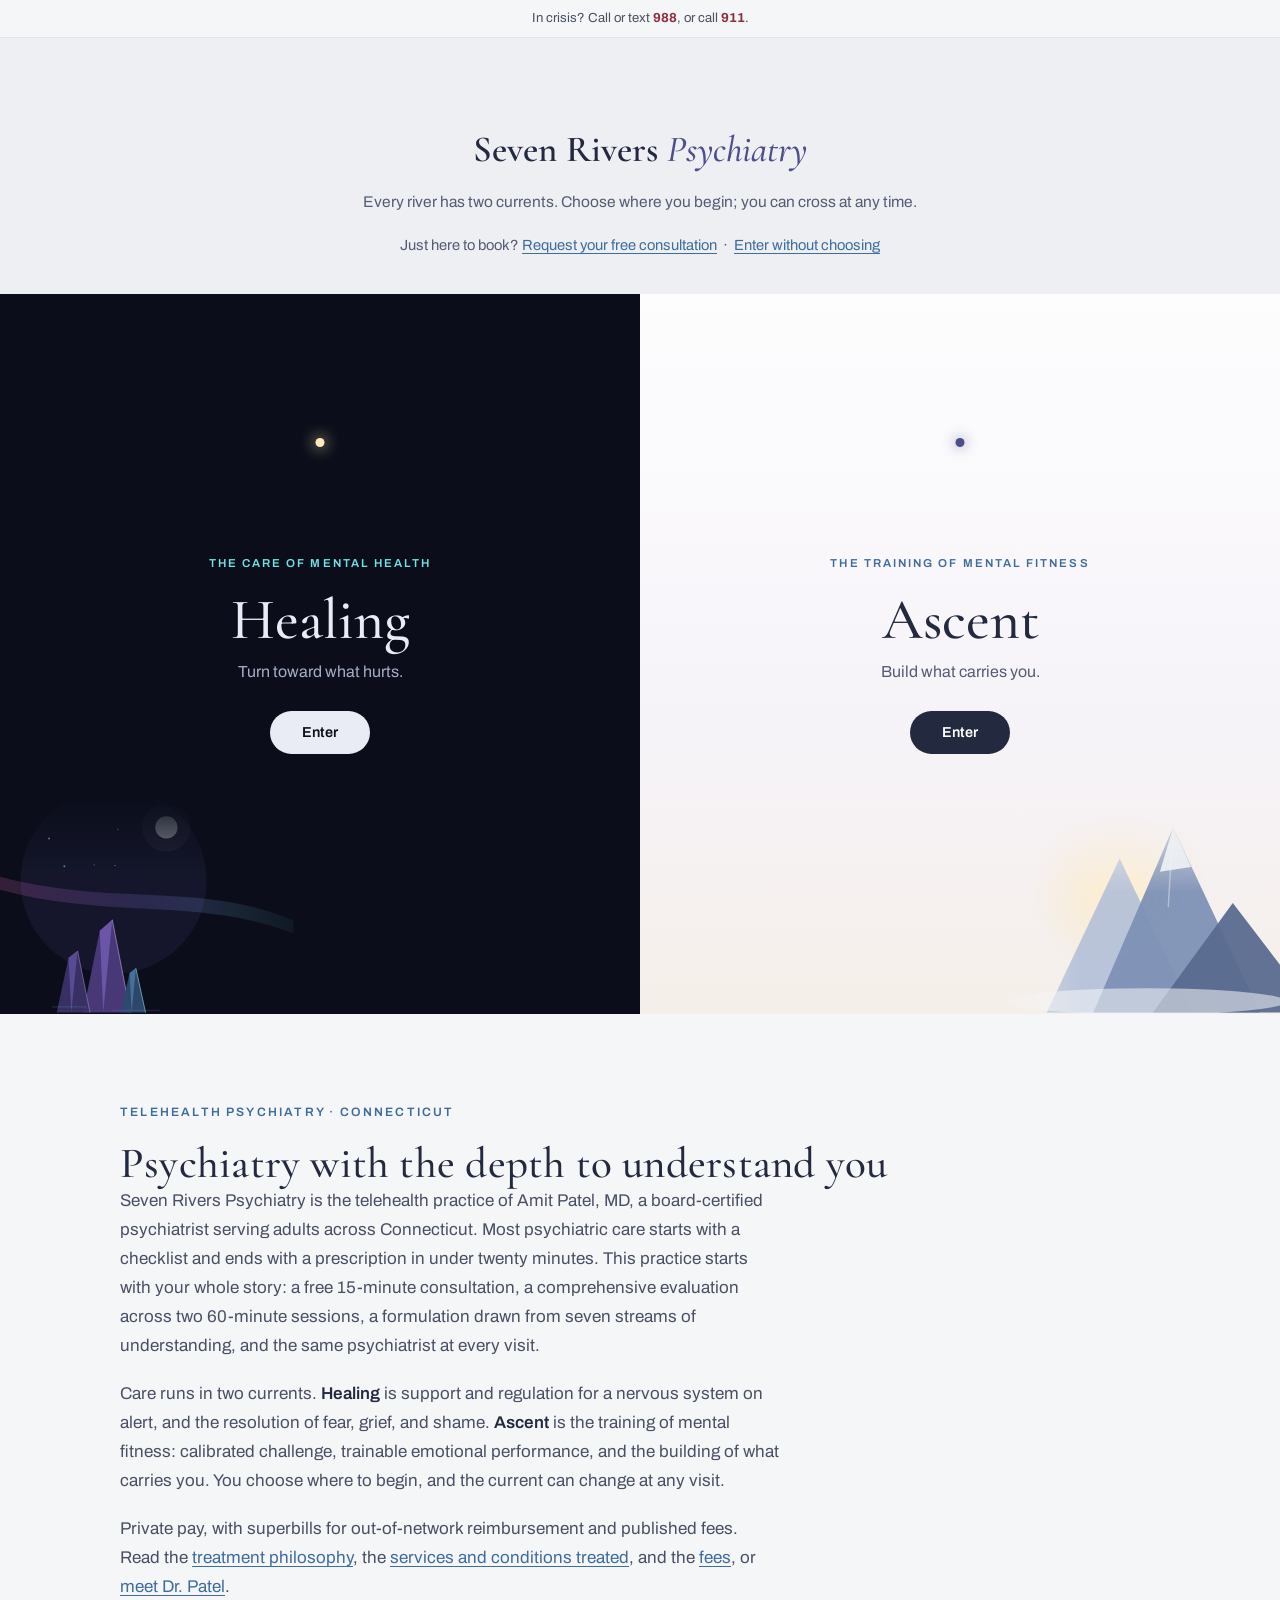
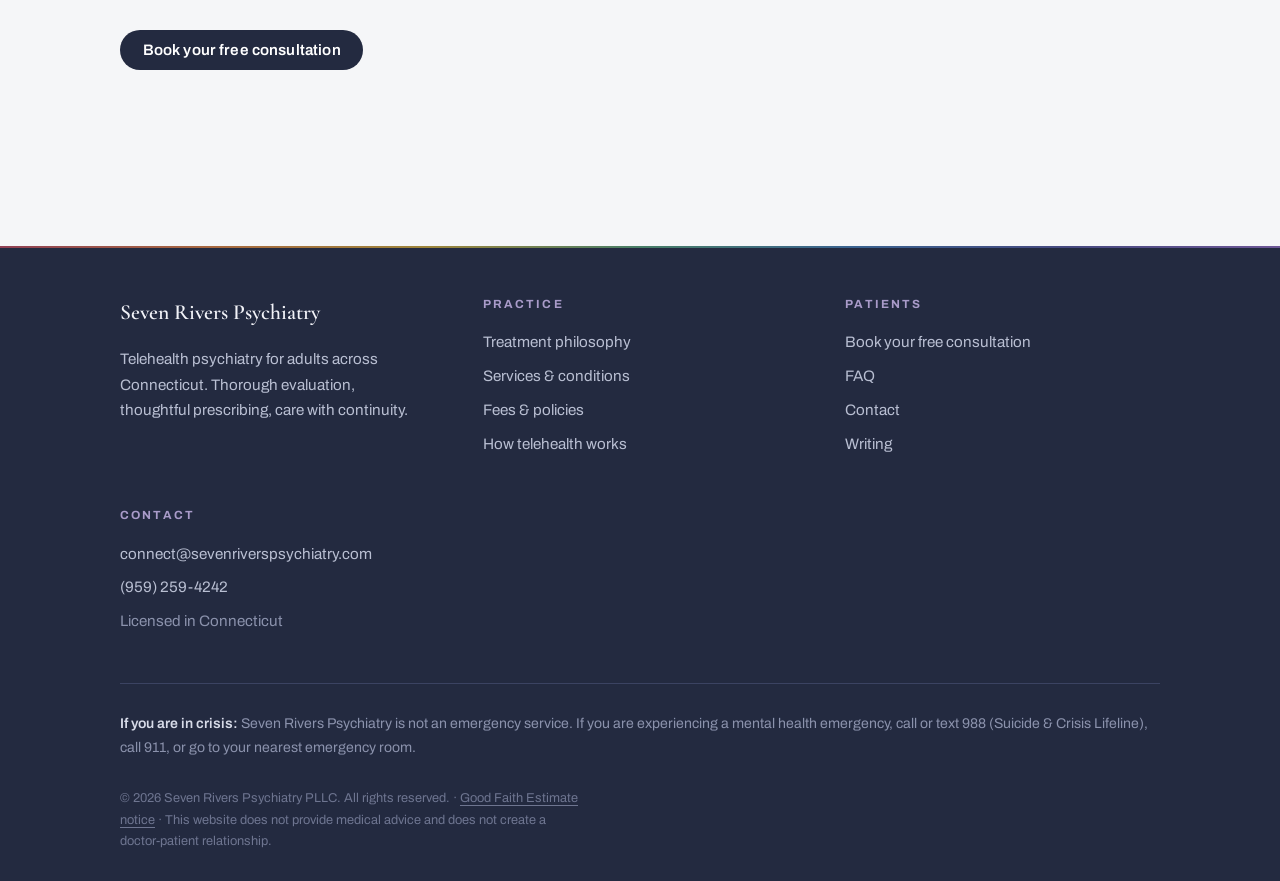
==== commit dcb2f2e3: "Site fixes: headshot, favicon, social preview, structured data, sitemap, 404, threshold page - About" ====
--- a/index.html
+++ b/index.html
@@ -21,6 +21,69 @@
   </script>
   <!-- Analytics (audit step 9): create a free Plausible account, then uncomment:
   <script defer data-domain="sevenriverspsychiatry.com" src="https://plausible.io/js/script.js"></script> -->
+  <script type="application/ld+json">
+  {
+    "@context": "https://schema.org",
+    "@type": ["MedicalBusiness", "Psychiatric"],
+    "@id": "https://sevenriverspsychiatry.com/#practice",
+    "name": "Seven Rivers Psychiatry PLLC",
+    "url": "https://sevenriverspsychiatry.com/",
+    "logo": "https://sevenriverspsychiatry.com/assets/apple-touch-icon.png",
+    "image": "https://sevenriverspsychiatry.com/assets/og-image.png",
+    "description": "Telehealth psychiatric evaluation and medication management for adults across Connecticut. Free 15-minute consultation, two-session comprehensive evaluation, conservative prescribing, care with continuity.",
+    "telephone": "+1-959-259-4242",
+    "email": "connect@sevenriverspsychiatry.com",
+    "medicalSpecialty": "Psychiatric",
+    "priceRange": "$300-$1200",
+    "currenciesAccepted": "USD",
+    "paymentAccepted": "Credit card, HSA, FSA",
+    "areaServed": { "@type": "State", "name": "Connecticut" },
+    "address": { "@type": "PostalAddress", "addressRegion": "CT", "addressCountry": "US" },
+    "founder": { "@id": "https://sevenriverspsychiatry.com/#physician" },
+    "availableService": [
+      { "@type": "MedicalProcedure", "name": "Comprehensive psychiatric evaluation", "description": "Two 60-minute sessions on separate days." },
+      { "@type": "MedicalProcedure", "name": "Medication management" },
+      { "@type": "MedicalProcedure", "name": "Second opinion consultation" },
+      { "@type": "MedicalProcedure", "name": "Deprescribing consultation" }
+    ]
+  }
+  </script>
+  <script type="application/ld+json">
+  {
+    "@context": "https://schema.org",
+    "@type": "Physician",
+    "@id": "https://sevenriverspsychiatry.com/#physician",
+    "name": "Amit Patel, MD",
+    "honorificSuffix": "MD",
+    "image": "https://sevenriverspsychiatry.com/assets/headshot.jpg",
+    "url": "https://sevenriverspsychiatry.com/about.html",
+    "medicalSpecialty": "Psychiatric",
+    "worksFor": { "@id": "https://sevenriverspsychiatry.com/#practice" },
+    "hasCredential": [
+      { "@type": "EducationalOccupationalCredential", "credentialCategory": "Board certification", "name": "Board Certified in Psychiatry, American Board of Psychiatry and Neurology" },
+      { "@type": "EducationalOccupationalCredential", "credentialCategory": "degree", "name": "MD, University of Miami Miller School of Medicine" }
+    ],
+    "alumniOf": [
+      { "@type": "CollegeOrUniversity", "name": "University of Miami Miller School of Medicine" },
+      { "@type": "Hospital", "name": "Mount Sinai Beth Israel (Psychiatry Residency, Chief Resident)" }
+    ]
+  }
+  </script>
+  <!-- srp-head -->
+  <link rel="icon" href="assets/favicon.svg" type="image/svg+xml">
+  <link rel="icon" href="assets/favicon-32.png" sizes="32x32" type="image/png">
+  <link rel="apple-touch-icon" href="assets/apple-touch-icon.png">
+  <link rel="canonical" href="https://sevenriverspsychiatry.com/">
+  <meta property="og:type" content="website">
+  <meta property="og:site_name" content="Seven Rivers Psychiatry">
+  <meta property="og:title" content="Seven Rivers Psychiatry | Healing and Ascent | Connecticut Telehealth Psychiatry">
+  <meta property="og:description" content="Seven Rivers Psychiatry offers telehealth psychiatric care for adults in Connecticut in two currents: Healing, for resolving fear, grief, and shame, and Ascent, for building capability, drive, and purpose.">
+  <meta property="og:url" content="https://sevenriverspsychiatry.com/">
+  <meta property="og:image" content="https://sevenriverspsychiatry.com/assets/og-image.png">
+  <meta property="og:image:width" content="1200">
+  <meta property="og:image:height" content="630">
+  <meta name="twitter:card" content="summary_large_image">
+  <!-- /srp-head -->
 </head>
 <body>
   <div class="crisis-strip" role="note">In crisis? Call or text <a href="tel:988">988</a>, or call <a href="tel:911">911</a>.</div>
@@ -32,6 +95,7 @@
       <div class="gate-band">
         <p class="gate-word">Seven Rivers <em>Psychiatry</em></p>
         <p class="gate-line">Every river has two currents. Choose where you begin; you can cross at any time.</p>
+        <p class="gate-foot gate-foot-top">Just here to book? <a href="/contact.html#book">Request your free consultation</a> &nbsp;&middot;&nbsp; <a href="home.html">Enter without choosing</a></p>
       </div>
       <div class="gate-split">
         <a class="gate-half gate-healing" href="home.html?path=healing">
@@ -49,12 +113,18 @@
           <span class="gate-enter">Enter</span>
         </a>
       </div>
-      <p class="gate-foot">Not sure? <a href="home.html">Enter without choosing</a> &nbsp;&middot;&nbsp; Just here to book? <a href="/contact.html#book">Request your free consultation</a></p>
     </section>
 
-    <section class="section-tight">
-      <div class="wrap prose">
-        <p>Seven Rivers Psychiatry provides telehealth psychiatric evaluation and medication management for adults across Connecticut, built on a free pre-intake consultation, a two-session evaluation, a seven-stream diagnostic framework, and care with continuity. Learn about the <a href="philosophy.html">treatment philosophy</a>, <a href="services.html">services and conditions treated</a>, and <a href="fees.html">transparent fees</a>.</p>
+    <section class="section">
+      <div class="wrap">
+        <p class="eyebrow">Telehealth psychiatry &middot; Connecticut</p>
+        <h2>Psychiatry with the depth to understand you</h2>
+        <div class="prose">
+          <p>Seven Rivers Psychiatry is the telehealth practice of Amit Patel, MD, a board-certified psychiatrist serving adults across Connecticut. Most psychiatric care starts with a checklist and ends with a prescription in under twenty minutes. This practice starts with your whole story: a free 15-minute consultation, a comprehensive evaluation across two 60-minute sessions, a formulation drawn from seven streams of understanding, and the same psychiatrist at every visit.</p>
+          <p>Care runs in two currents. <strong>Healing</strong> is support and regulation for a nervous system on alert, and the resolution of fear, grief, and shame. <strong>Ascent</strong> is the training of mental fitness: calibrated challenge, trainable emotional performance, and the building of what carries you. You choose where to begin, and the current can change at any visit.</p>
+          <p>Private pay, with superbills for out-of-network reimbursement and published fees. Read the <a href="philosophy.html">treatment philosophy</a>, the <a href="services.html">services and conditions treated</a>, and the <a href="fees.html">fees</a>, or <a href="about.html">meet Dr. Patel</a>.</p>
+        </div>
+        <p style="margin-top:var(--space-3);"><a class="btn btn-primary" href="/contact.html#book">Book your free consultation</a></p>
       </div>
     </section>
 
--- a/css/styles.css
+++ b/css/styles.css
@@ -1135,3 +1135,8 @@
   .gate-split { min-height: 0; }
   .gate-half { min-height: 48vh; }
 }
+
+/* Booking line inside the gate band, above the doors (added for conversion on small screens). */
+.gate-foot-top { margin-top: 1.1rem; margin-bottom: 0; padding: 0; }
+/* The header CTA was inheriting .nav a's grey text over the navy button. */
+.nav a.btn-primary, .nav a.btn-primary:hover { color: var(--btn-fg); }
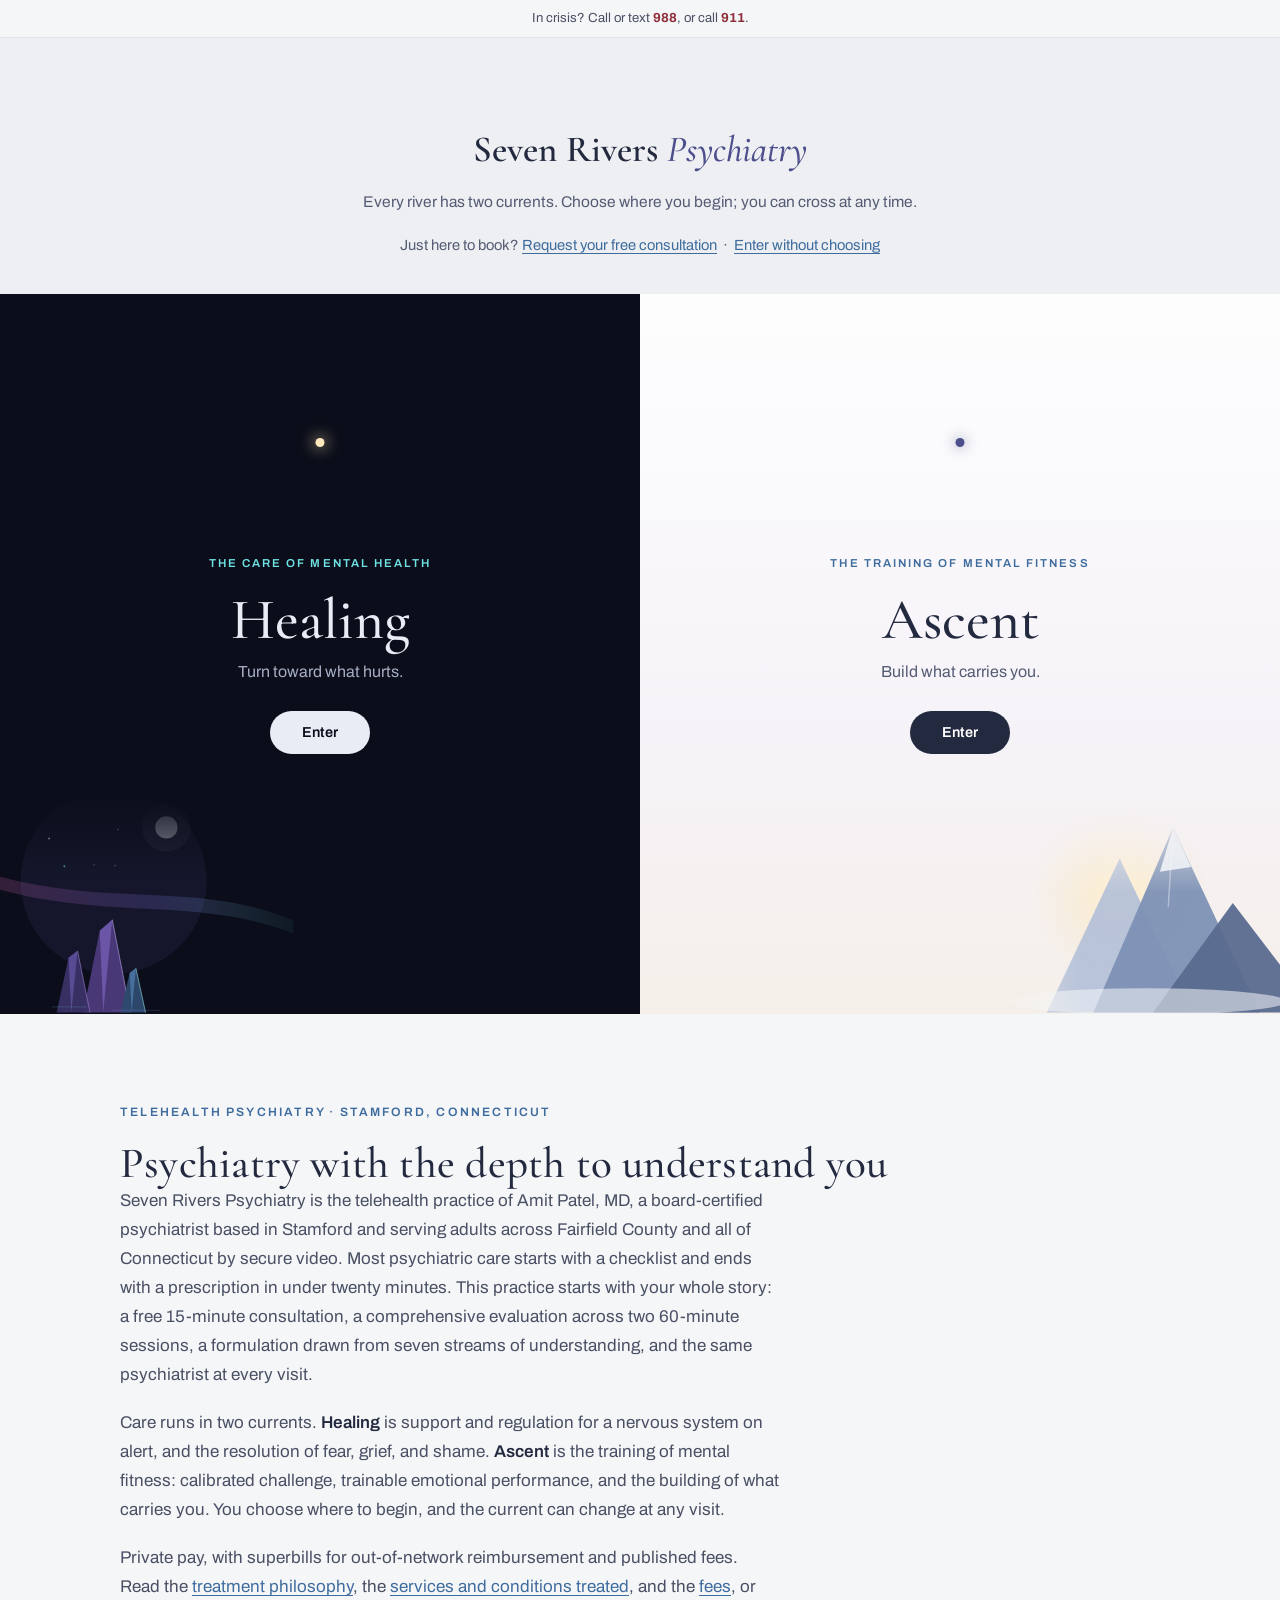
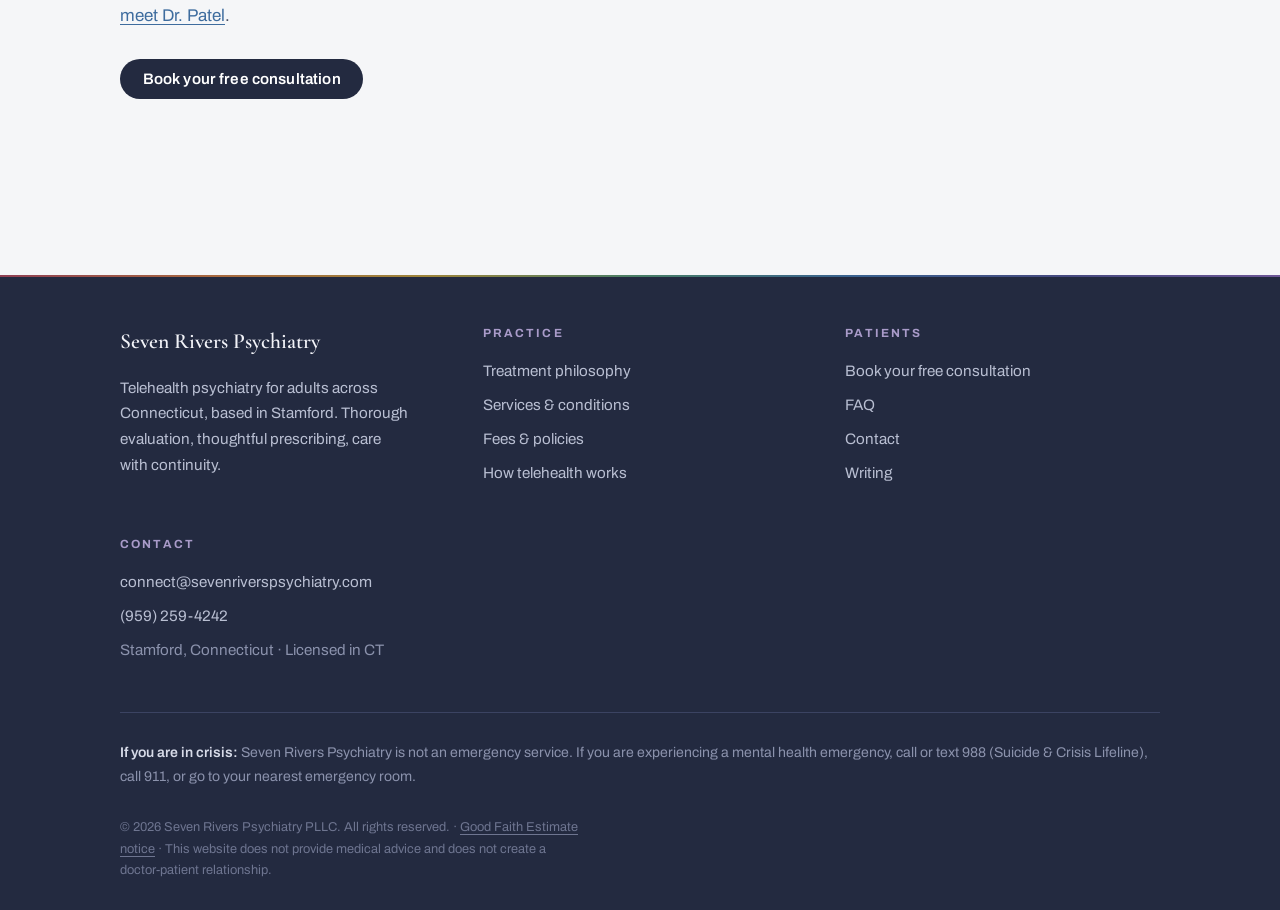
==== commit d21a9a9d: "NPI, controlled-substance notes removed, Plausible enabled, Stamford/Fairfield County anchoring Co-A" ====
--- a/index.html
+++ b/index.html
@@ -3,8 +3,8 @@
 <head>
   <meta charset="UTF-8">
   <meta name="viewport" content="width=device-width, initial-scale=1.0">
-  <title>Seven Rivers Psychiatry | Healing and Ascent | Connecticut Telehealth Psychiatry</title>
-  <meta name="description" content="Seven Rivers Psychiatry offers telehealth psychiatric care for adults in Connecticut in two currents: Healing, for resolving fear, grief, and shame, and Ascent, for building capability, drive, and purpose.">
+  <title>Seven Rivers Psychiatry | Stamford, CT Telehealth Psychiatry | Healing and Ascent</title>
+  <meta name="description" content="Seven Rivers Psychiatry, based in Stamford, Connecticut, offers telehealth psychiatric care for adults across Fairfield County and the state in two currents: Healing, for resolving fear, grief, and shame, and Ascent, for building capability, drive, and purpose.">
   <link rel="preconnect" href="https://fonts.googleapis.com">
   <link rel="preconnect" href="https://fonts.gstatic.com" crossorigin>
   <link href="https://fonts.googleapis.com/css2?family=Cormorant+Garamond:ital,wght@0,500;0,600;1,500;1,600&family=Archivo:wght@400;500;600&display=swap" rel="stylesheet">
@@ -19,8 +19,7 @@
       document.documentElement.dataset.path = (p === "healing" || p === "ascent") ? p : "ascent";
     })();
   </script>
-  <!-- Analytics (audit step 9): create a free Plausible account, then uncomment:
-  <script defer data-domain="sevenriverspsychiatry.com" src="https://plausible.io/js/script.js"></script> -->
+  <script defer data-domain="sevenriverspsychiatry.com" src="https://plausible.io/js/script.js"></script>
   <script type="application/ld+json">
   {
     "@context": "https://schema.org",
@@ -37,8 +36,8 @@
     "priceRange": "$300-$1200",
     "currenciesAccepted": "USD",
     "paymentAccepted": "Credit card, HSA, FSA",
-    "areaServed": { "@type": "State", "name": "Connecticut" },
-    "address": { "@type": "PostalAddress", "addressRegion": "CT", "addressCountry": "US" },
+    "areaServed": [ { "@type": "State", "name": "Connecticut" }, { "@type": "AdministrativeArea", "name": "Fairfield County, CT" }, { "@type": "City", "name": "Stamford, CT" } ],
+    "address": { "@type": "PostalAddress", "addressLocality": "Stamford", "addressRegion": "CT", "addressCountry": "US" },
     "founder": { "@id": "https://sevenriverspsychiatry.com/#physician" },
     "availableService": [
       { "@type": "MedicalProcedure", "name": "Comprehensive psychiatric evaluation", "description": "Two 60-minute sessions on separate days." },
@@ -76,8 +75,8 @@
   <link rel="canonical" href="https://sevenriverspsychiatry.com/">
   <meta property="og:type" content="website">
   <meta property="og:site_name" content="Seven Rivers Psychiatry">
-  <meta property="og:title" content="Seven Rivers Psychiatry | Healing and Ascent | Connecticut Telehealth Psychiatry">
-  <meta property="og:description" content="Seven Rivers Psychiatry offers telehealth psychiatric care for adults in Connecticut in two currents: Healing, for resolving fear, grief, and shame, and Ascent, for building capability, drive, and purpose.">
+  <meta property="og:title" content="Seven Rivers Psychiatry | Stamford, CT Telehealth Psychiatry | Healing and Ascent">
+  <meta property="og:description" content="Seven Rivers Psychiatry, based in Stamford, Connecticut, offers telehealth psychiatric care for adults across Fairfield County and the state in two currents: Healing, for resolving fear, grief, and shame, and Ascent, for building capability, drive, and purpose.">
   <meta property="og:url" content="https://sevenriverspsychiatry.com/">
   <meta property="og:image" content="https://sevenriverspsychiatry.com/assets/og-image.png">
   <meta property="og:image:width" content="1200">
@@ -117,10 +116,10 @@
 
     <section class="section">
       <div class="wrap">
-        <p class="eyebrow">Telehealth psychiatry &middot; Connecticut</p>
+        <p class="eyebrow">Telehealth psychiatry &middot; Stamford, Connecticut</p>
         <h2>Psychiatry with the depth to understand you</h2>
         <div class="prose">
-          <p>Seven Rivers Psychiatry is the telehealth practice of Amit Patel, MD, a board-certified psychiatrist serving adults across Connecticut. Most psychiatric care starts with a checklist and ends with a prescription in under twenty minutes. This practice starts with your whole story: a free 15-minute consultation, a comprehensive evaluation across two 60-minute sessions, a formulation drawn from seven streams of understanding, and the same psychiatrist at every visit.</p>
+          <p>Seven Rivers Psychiatry is the telehealth practice of Amit Patel, MD, a board-certified psychiatrist based in Stamford and serving adults across Fairfield County and all of Connecticut by secure video. Most psychiatric care starts with a checklist and ends with a prescription in under twenty minutes. This practice starts with your whole story: a free 15-minute consultation, a comprehensive evaluation across two 60-minute sessions, a formulation drawn from seven streams of understanding, and the same psychiatrist at every visit.</p>
           <p>Care runs in two currents. <strong>Healing</strong> is support and regulation for a nervous system on alert, and the resolution of fear, grief, and shame. <strong>Ascent</strong> is the training of mental fitness: calibrated challenge, trainable emotional performance, and the building of what carries you. You choose where to begin, and the current can change at any visit.</p>
           <p>Private pay, with superbills for out-of-network reimbursement and published fees. Read the <a href="philosophy.html">treatment philosophy</a>, the <a href="services.html">services and conditions treated</a>, and the <a href="fees.html">fees</a>, or <a href="about.html">meet Dr. Patel</a>.</p>
         </div>
@@ -135,7 +134,7 @@
       <div class="footer-grid">
         <div>
           <p class="footer-wordmark">Seven Rivers Psychiatry</p>
-          <p style="font-size:0.95rem; max-width:32ch;">Telehealth psychiatry for adults across Connecticut. Thorough evaluation, thoughtful prescribing, care with continuity.</p>
+          <p style="font-size:0.95rem; max-width:32ch;">Telehealth psychiatry for adults across Connecticut, based in Stamford. Thorough evaluation, thoughtful prescribing, care with continuity.</p>
         </div>
         <div>
           <h4>Practice</h4>
@@ -160,7 +159,7 @@
           <ul>
             <li><a href="mailto:connect@sevenriverspsychiatry.com">connect@sevenriverspsychiatry.com</a></li>
             <li><a href="tel:+19592594242">(959) 259-4242</a></li>
-            <li>Licensed in Connecticut</li>
+            <li>Stamford, Connecticut &middot; Licensed in CT</li>
           </ul>
         </div>
       </div>
